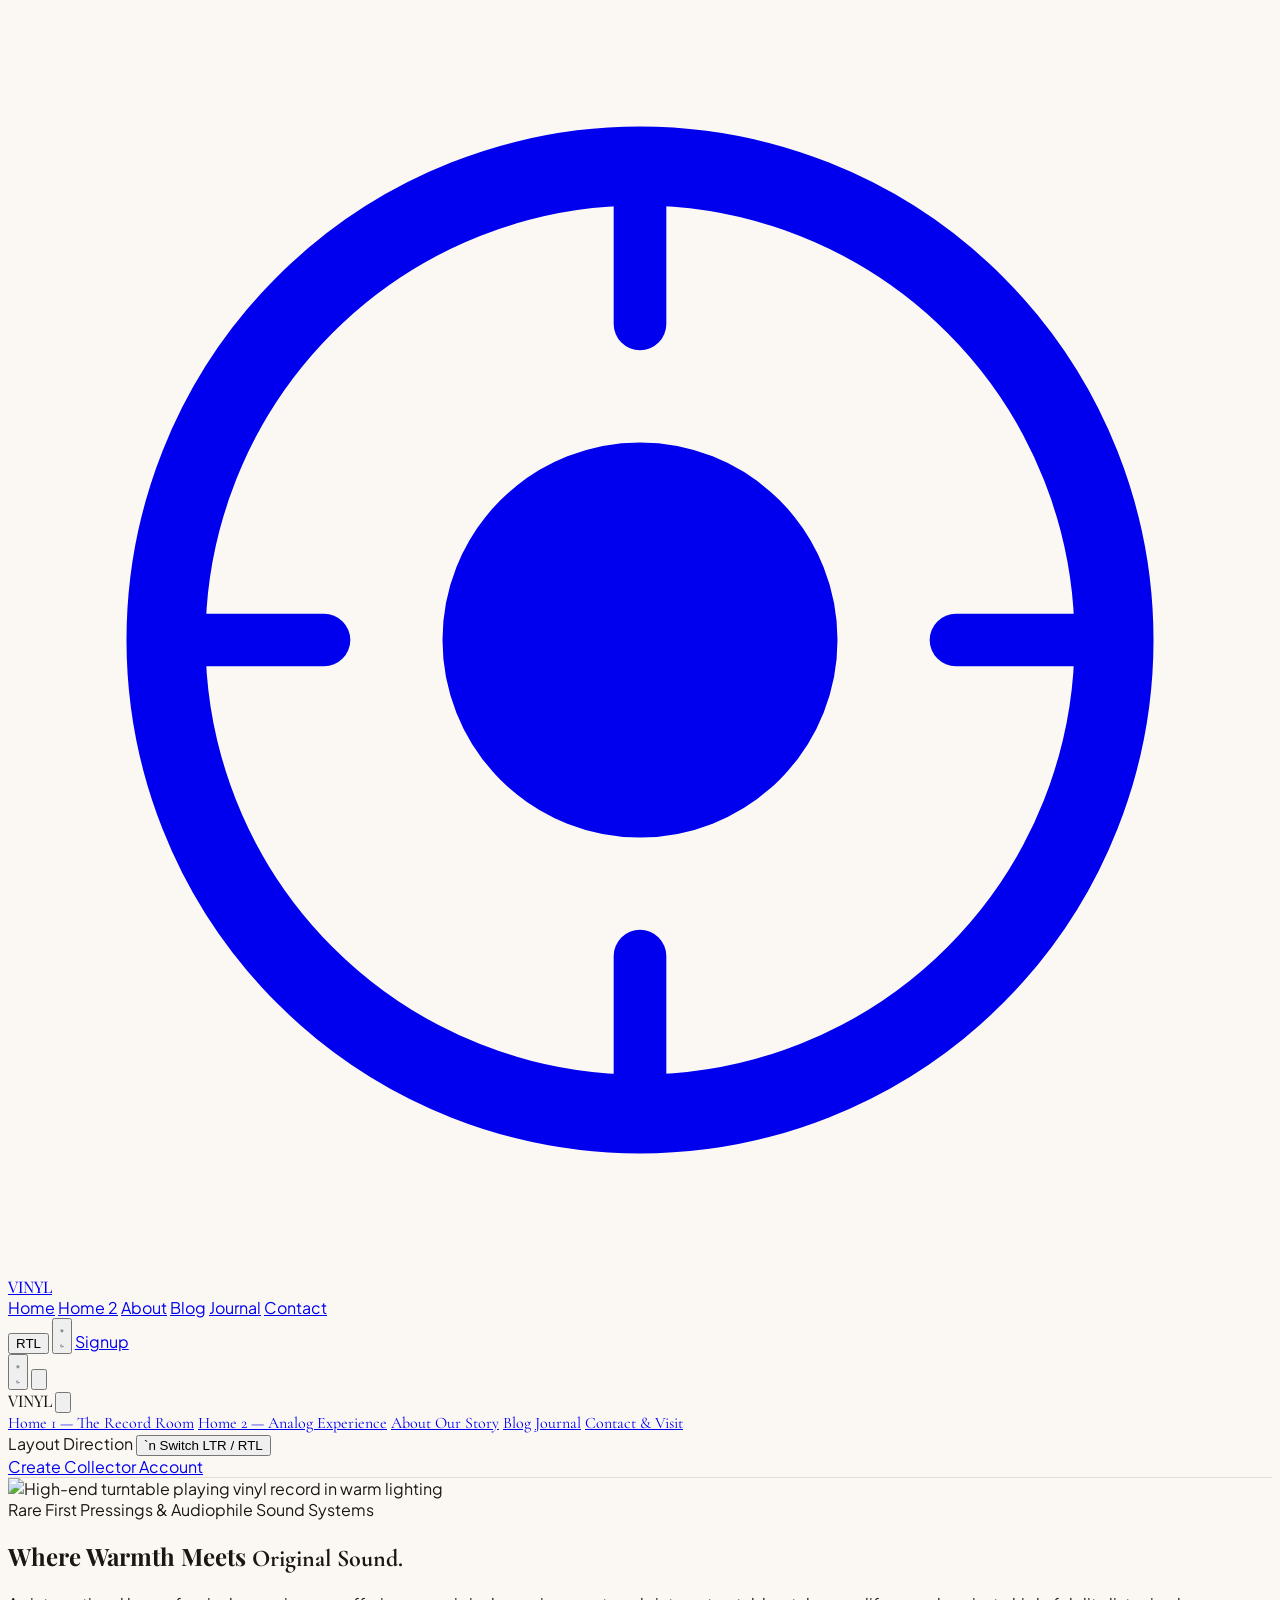
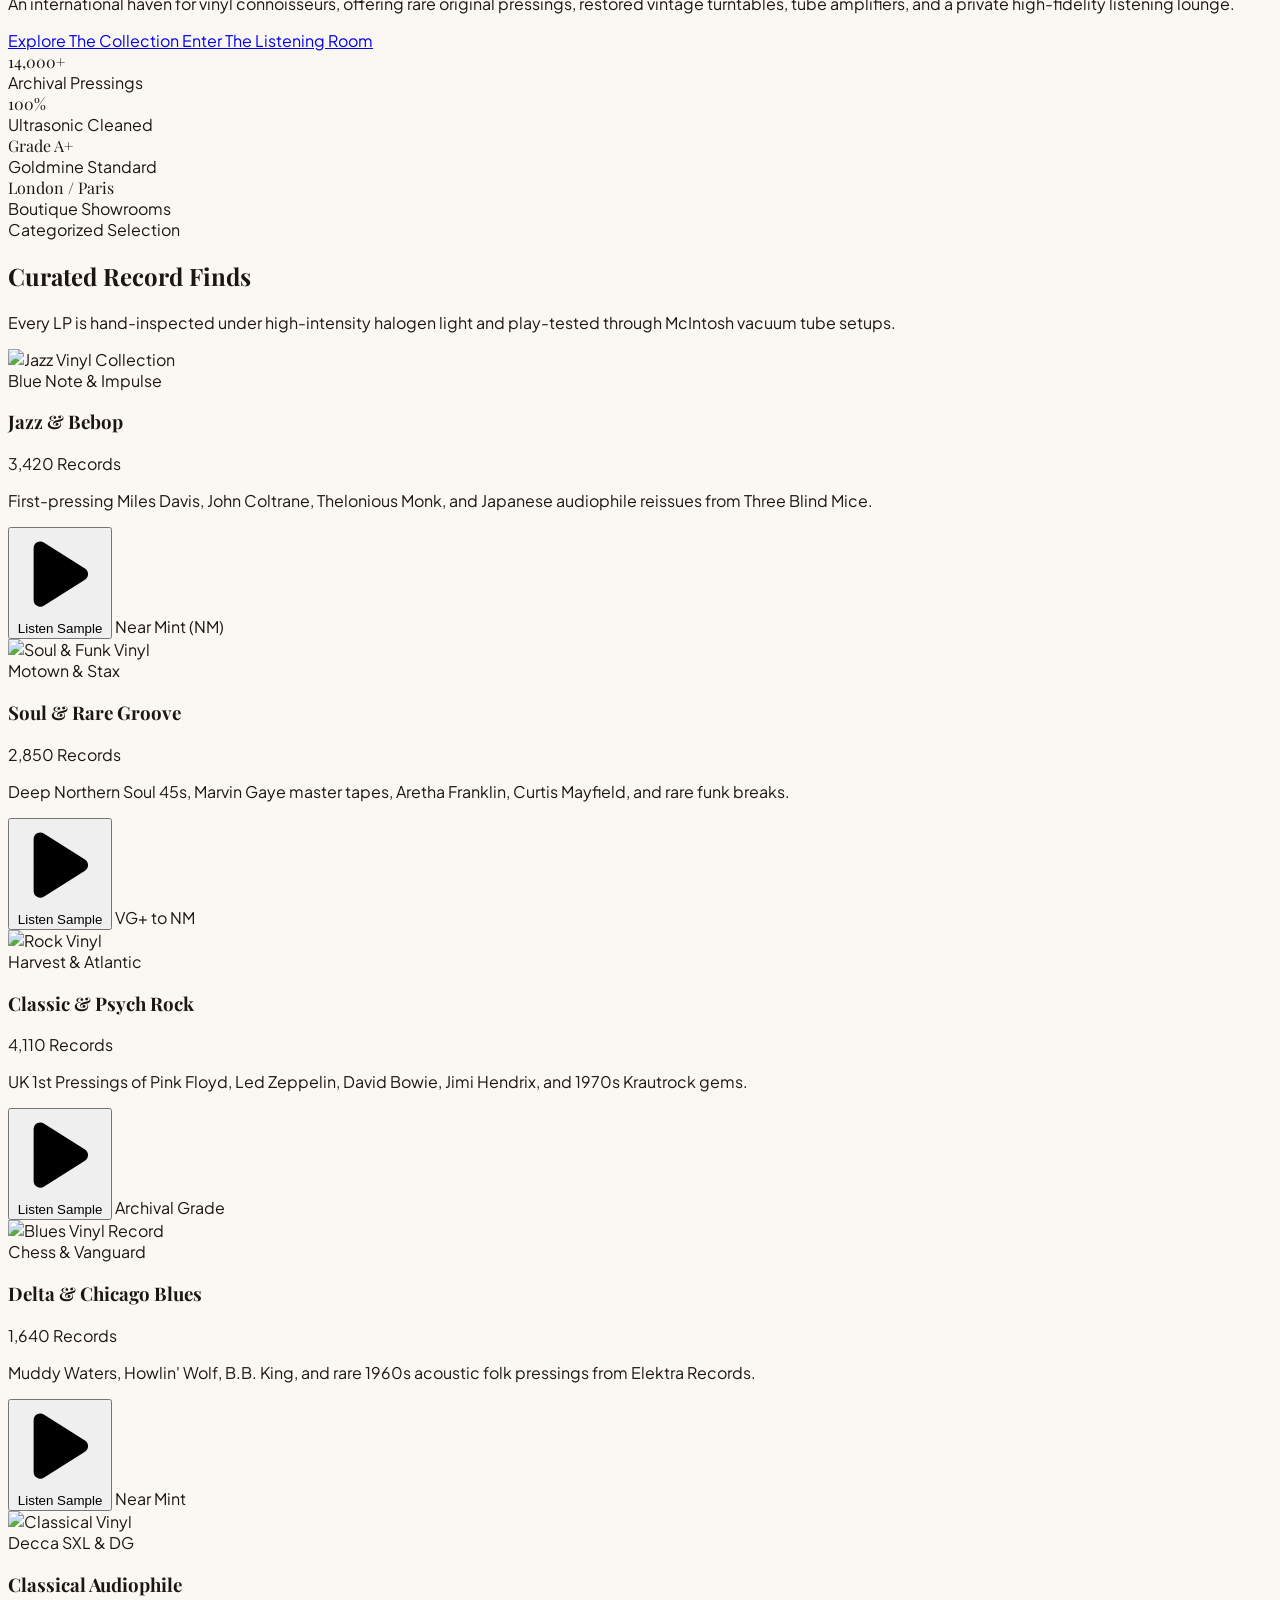
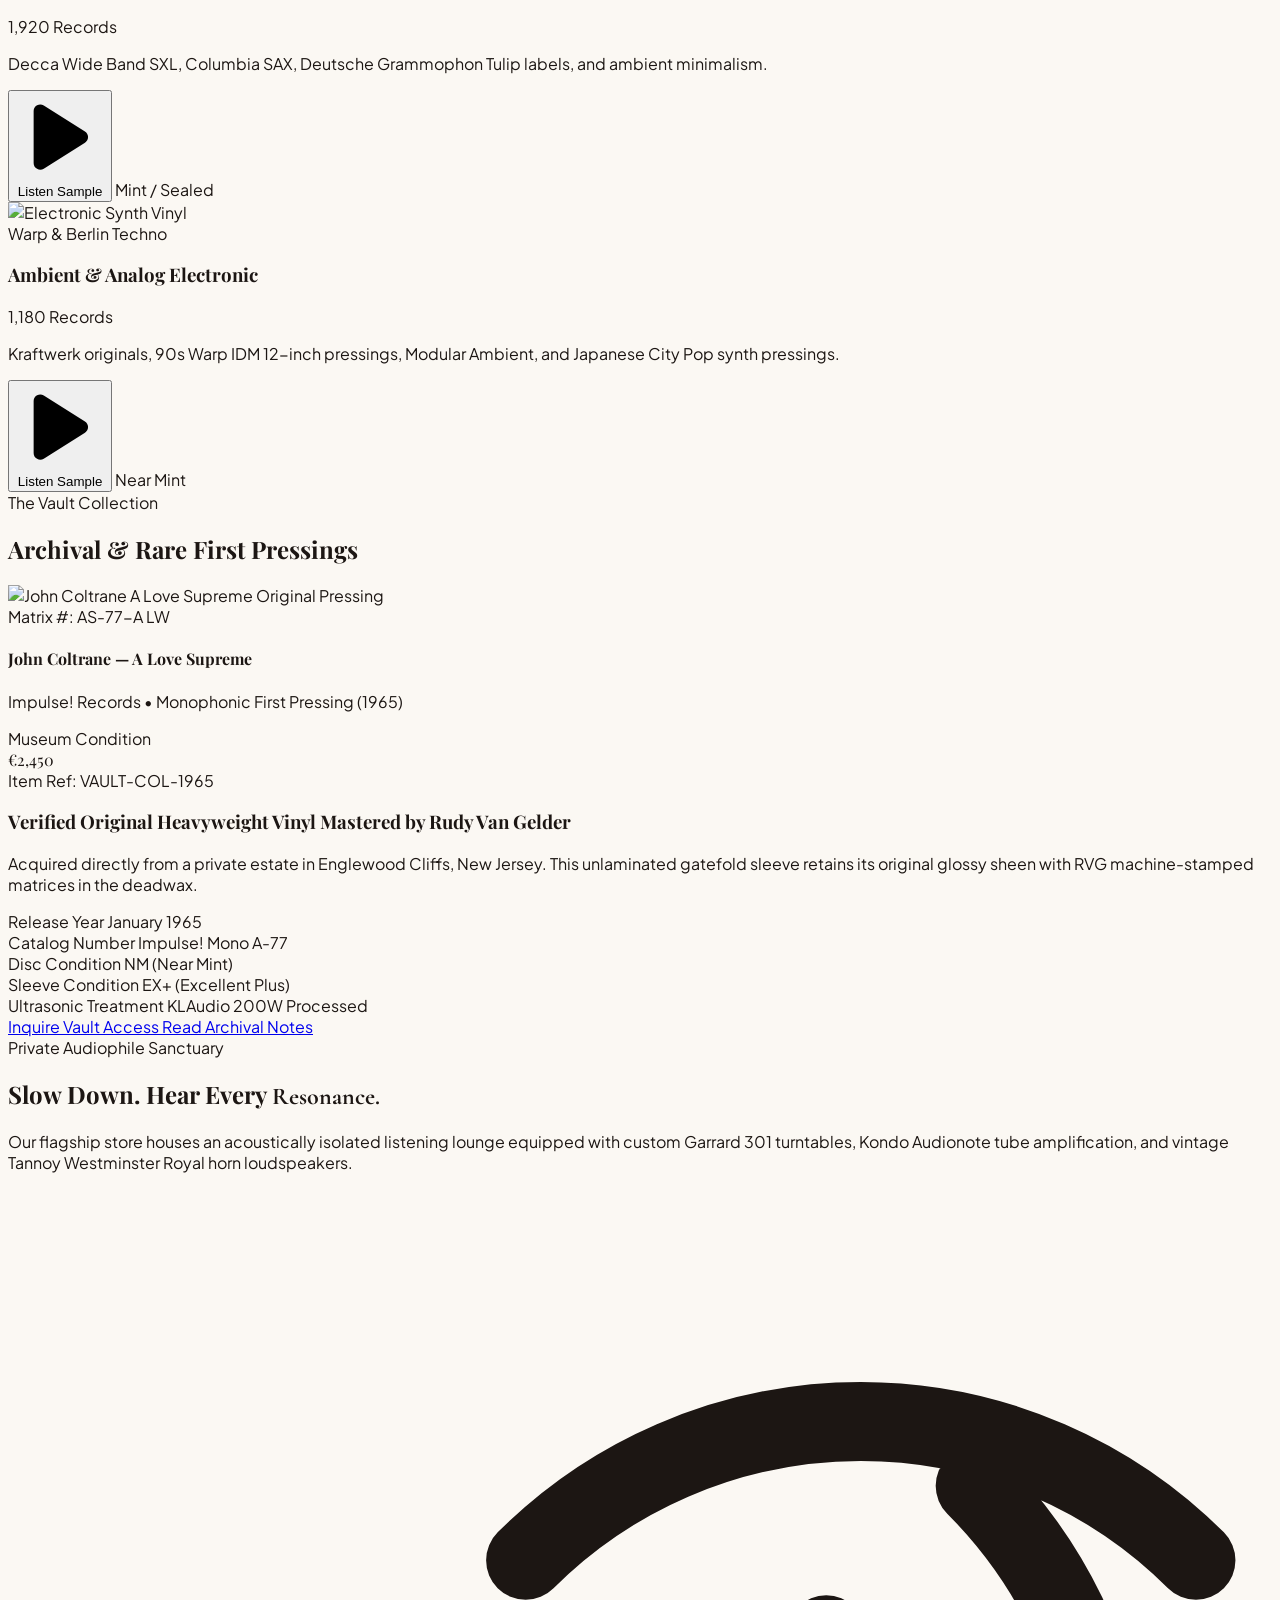
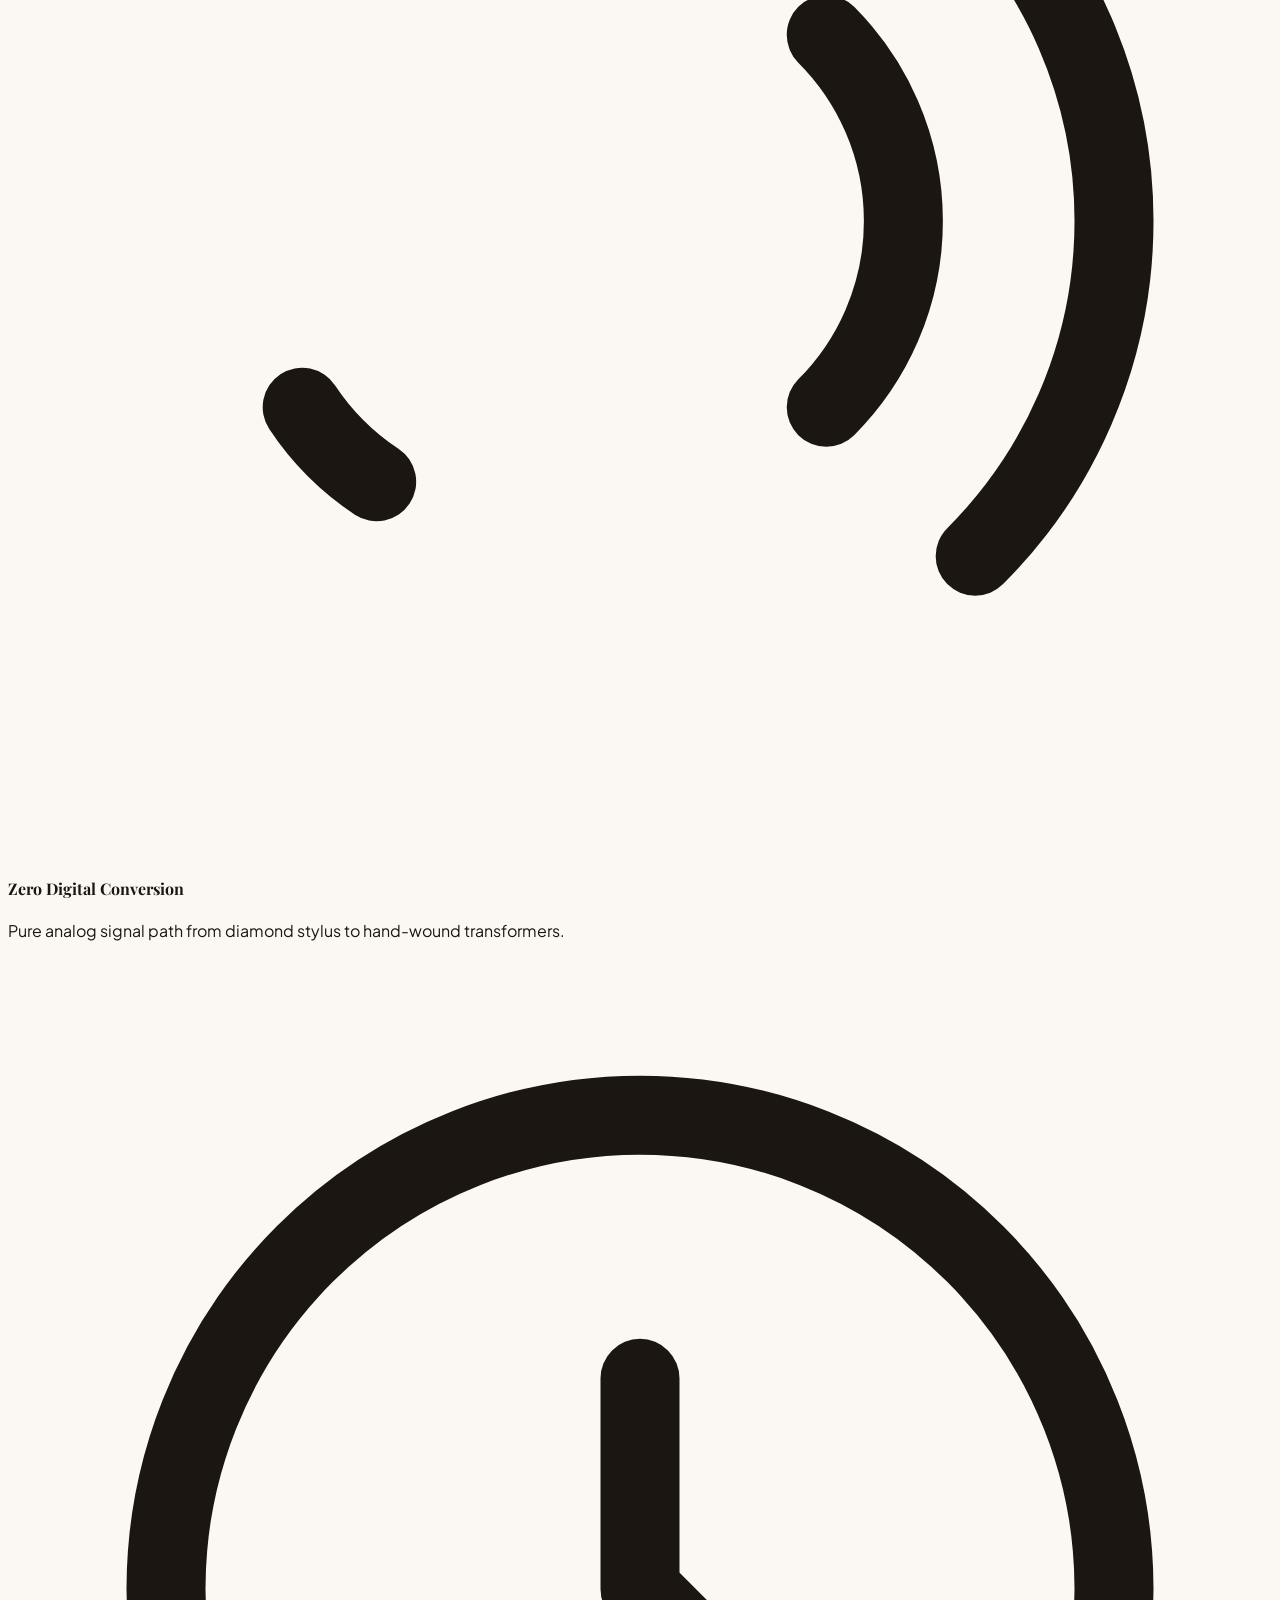
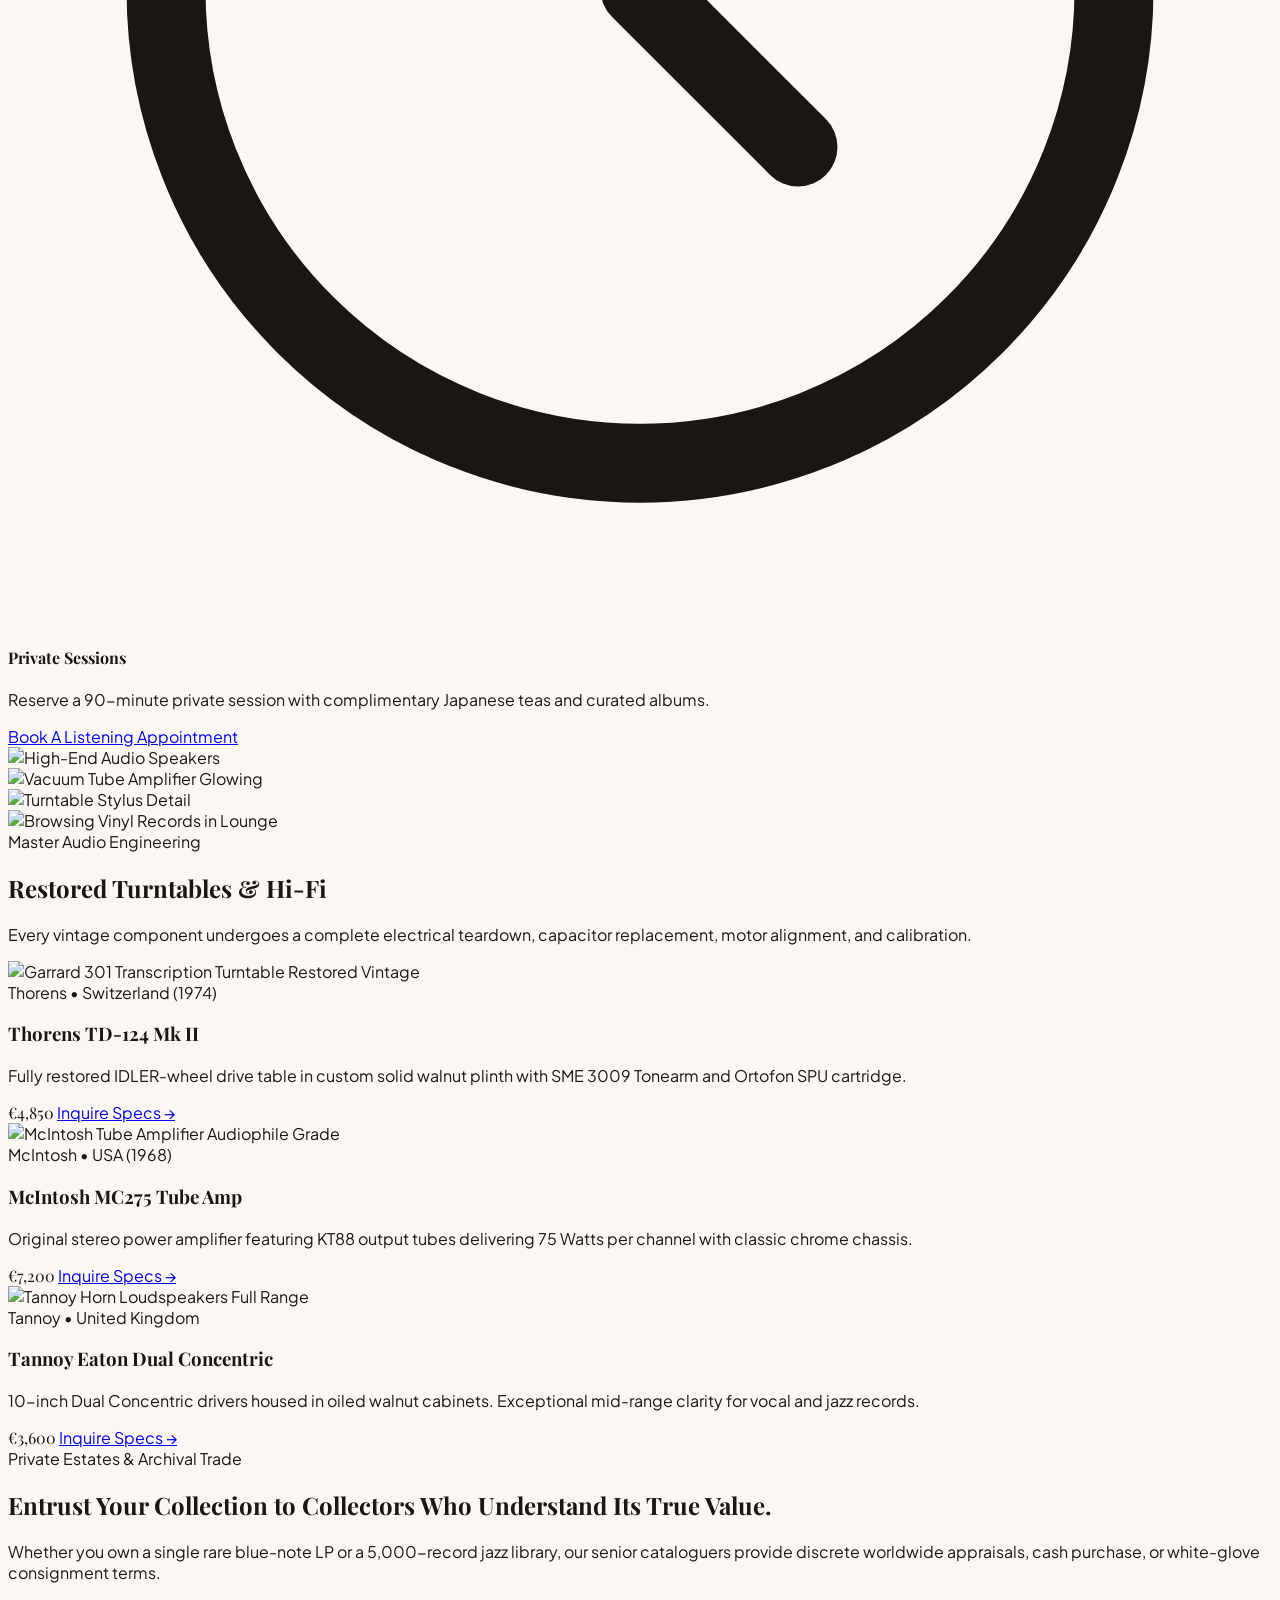
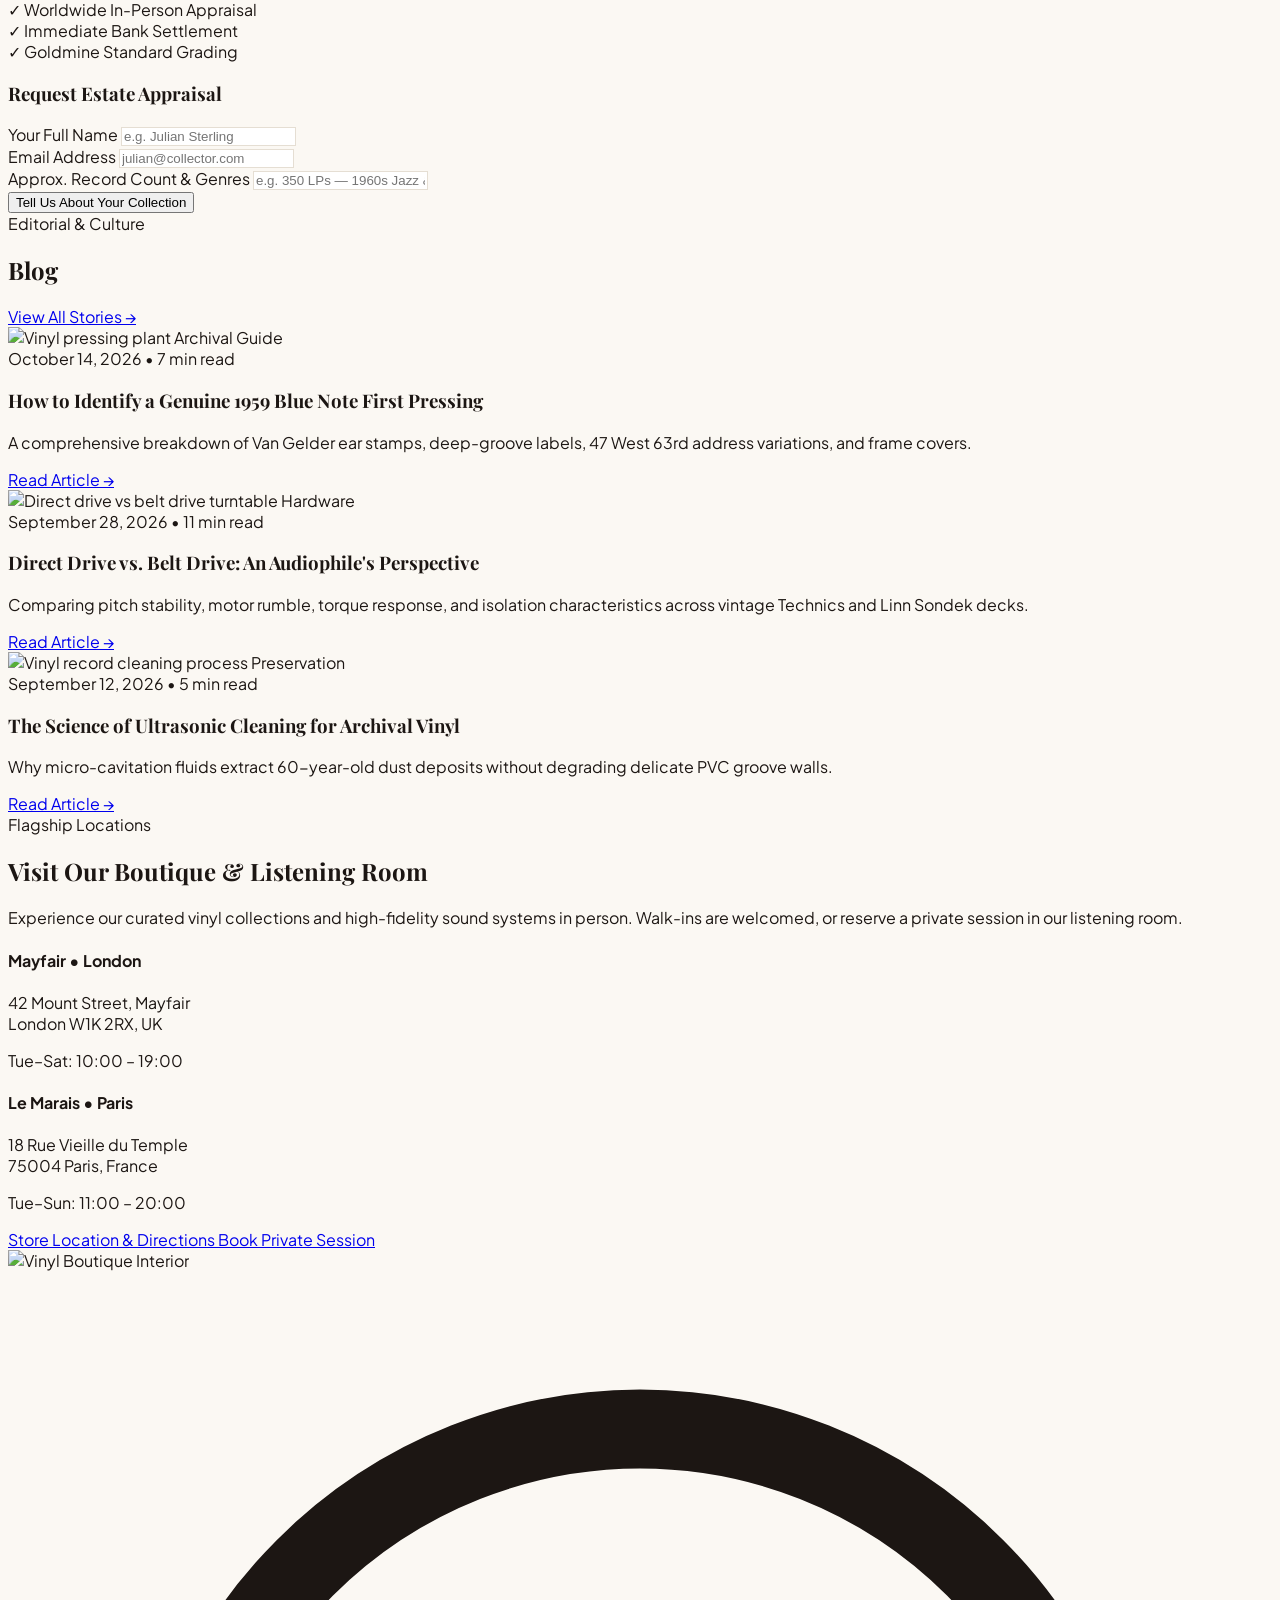
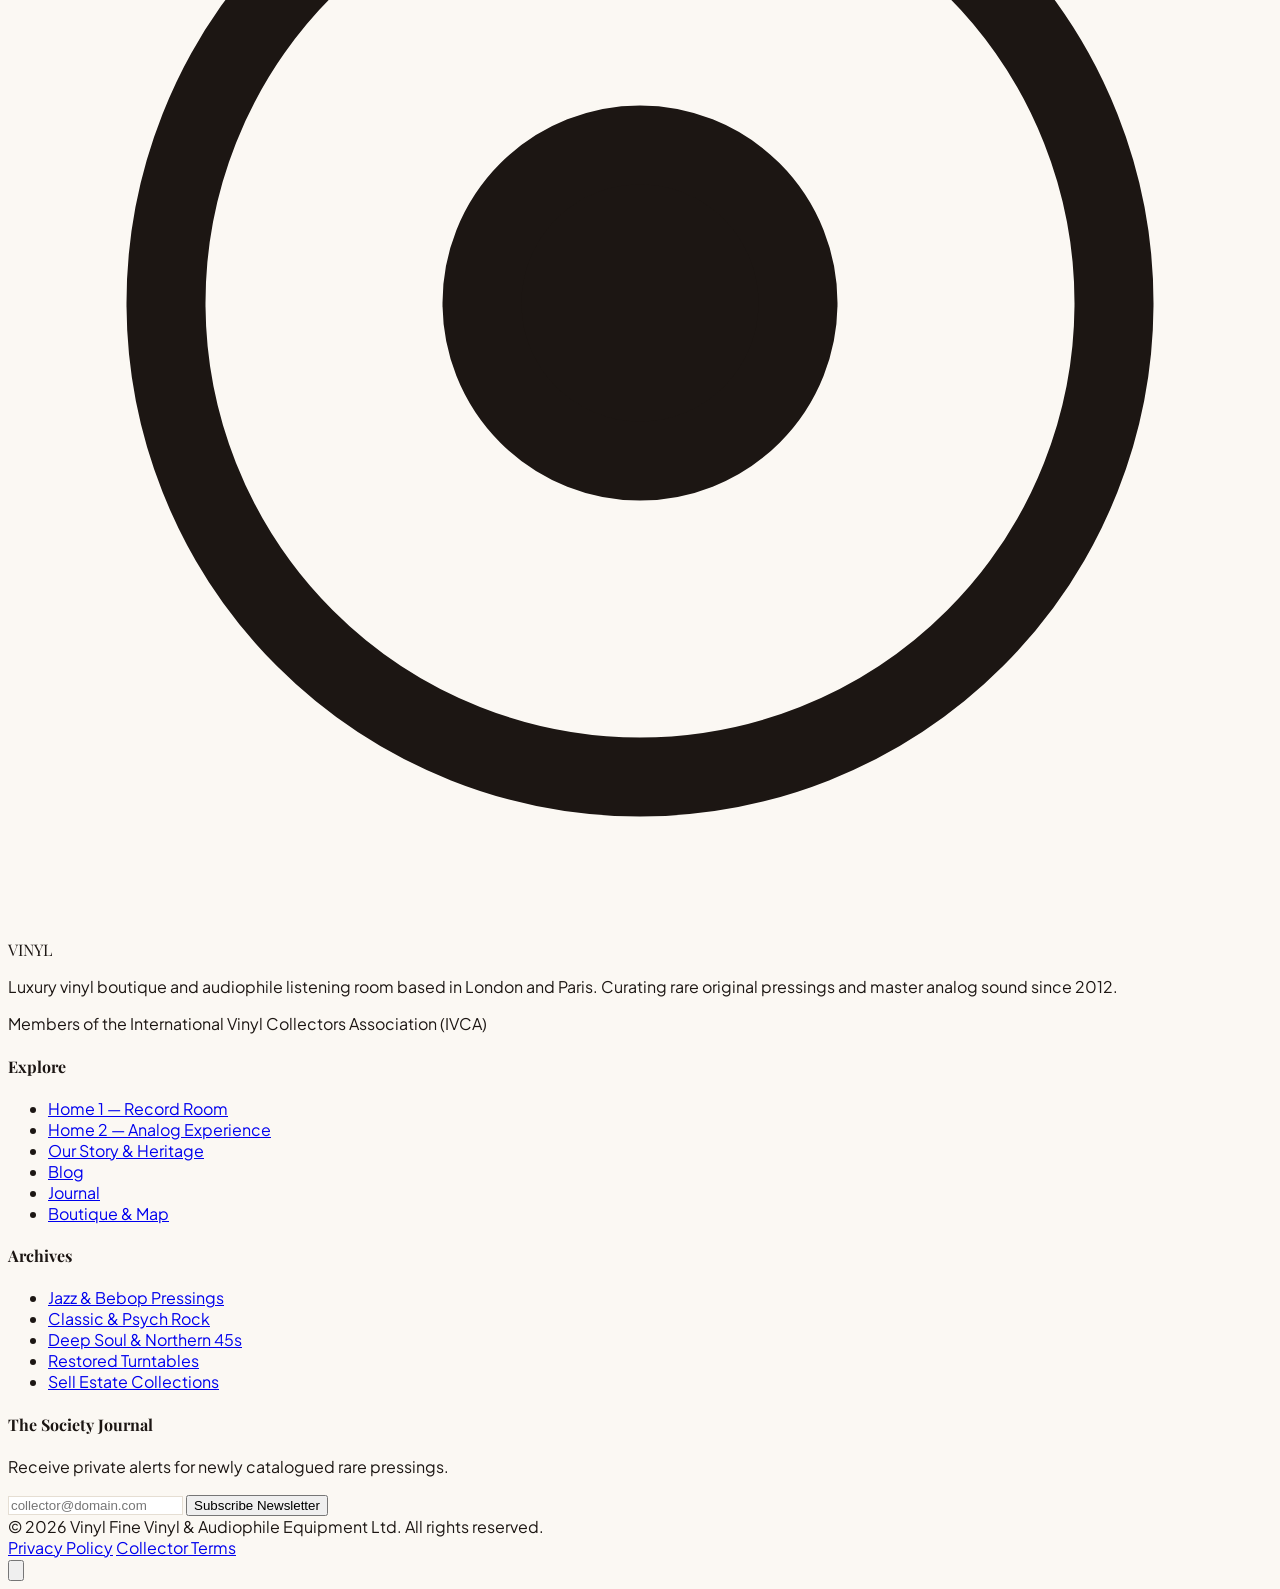
==== index.html @ e187f79c "index" ====
<!DOCTYPE html>
<html lang="en" dir="ltr" class="scroll-smooth">
<head>
  <meta charset="UTF-8">
  <meta name="viewport" content="width=device-width, initial-scale=1.0">
  <title>Vinyl — Luxury Vintage Vinyl & Audiophile Boutique</title>
  <meta name="description" content="A curated international vinyl boutique and audiophile listening lounge in Paris and London. Rare pressings, vintage turntables, tube amplifiers, and private listening sessions.">
  
  <!-- Tailwind CSS 3 CDN -->
  <script src="https://cdn.tailwindcss.com"></script>
  <script>
    tailwind.config = {
      darkMode: 'class',
      theme: {
        extend: {
          colors: {
            brass: { DEFAULT: '#c5a059', light: '#dfc287', dark: '#9e7b37' },
            copper: { DEFAULT: '#c86d44', hover: '#b85b32' },
            espresso: { DEFAULT: '#1c1613', light: '#2a201b', dark: '#12100e' },
            ivory: { DEFAULT: '#fbf8f3', paper: '#f4efe6', dark: '#efe7da' },
            burgundy: { DEFAULT: '#6b2d38', dark: '#5a242e' }
          }
        }
      }
    }
  </script>

  <link rel="stylesheet" href="css/styles.css">
</head>
<body class="bg-ivory dark:bg-[#12100e] text-espresso dark:text-[#f5ebd9] transition-colors duration-300 min-h-screen flex flex-col font-sans-ui">

  <!-- GLOBAL HEADER -->
  <header id="main-header" class="sticky top-0 z-50 transition-all duration-300 header-glass">
    <div class="max-w-7xl mx-auto px-4 sm:px-6 lg:px-8">
      <div class="flex items-center justify-between h-20">
        
        <!-- BRAND LOGO -->
        <a href="index.html" class="flex items-center gap-3 group focus:outline-none">
          <div class="w-10 h-10 rounded-full border border-brass/60 flex items-center justify-center bg-espresso text-brass group-hover:rotate-45 transition-transform duration-500 shadow-sm">
            <svg class="w-6 h-6" fill="none" stroke="currentColor" viewBox="0 0 24 24">
              <circle cx="12" cy="12" r="9" stroke-width="1.5"/>
              <circle cx="12" cy="12" r="3" stroke-width="1.5" fill="currentColor"/>
              <path stroke-linecap="round" d="M12 3v3M21 12h-3M12 21v-3M3 12h3"/>
            </svg>
          </div>
          <div class="flex flex-col">
            <span class="font-serif-display text-xl sm:text-2xl tracking-wide font-bold text-espresso dark:text-ivory group-hover:text-brass transition-colors">
              VINYL
            </span>
            
          </div>
        </a>

        <!-- DESKTOP NAVIGATION -->
        <nav class="hidden md:flex items-center gap-6 lg:gap-8 text-sm font-medium">
          <a href="index.html" class="nav-link hover:text-brass transition-colors">Home</a>
          <a href="home-2.html" class="nav-link hover:text-brass transition-colors">Home 2</a>


          <a href="about.html" class="nav-link hover:text-brass transition-colors">About</a>
          <a href="blog.html" class="nav-link hover:text-brass transition-colors">Blog</a>
          <a href="journal.html" class="nav-link hover:text-brass transition-colors">Journal</a>
          <a href="contact.html" class="nav-link hover:text-brass transition-colors">Contact</a>
        </nav>

        <!-- UTILITIES & ACTIONS -->
        <div class="hidden sm:flex items-center gap-3 md:gap-4">
          <!-- RTL TOGGLE -->
          <button class="rtl-toggle-btn w-9 h-9 text-xs font-semibold rounded-full border border-brass/40 text-brass hover:bg-brass hover:text-white transition-colors flex items-center justify-center" title="Toggle RTL Layout">
            <span>RTL</span>
          </button>

          <!-- THEME TOGGLE -->
          <button class="theme-toggle-btn w-9 h-9 flex items-center justify-center rounded-full border border-brass/30 text-espresso dark:text-ivory hover:text-brass transition-colors" aria-label="Toggle dark mode">
            <!-- Sun Icon (shows in dark mode) -->
            <svg class="w-5 h-5 hidden dark:block" fill="none" stroke="currentColor" viewBox="0 0 24 24"><path stroke-linecap="round" stroke-linejoin="round" stroke-width="2" d="M12 3v1m0 16v1m9-9h-1M4 12H3m15.364 6.364l-.707-.707M6.343 6.343l-.707-.707m12.728 0l-.707.707M6.343 17.657l-.707.707M16 12a4 4 0 11-8 0 4 4 0 018 0z"/></svg>
            <!-- Moon Icon (shows in light mode) -->
            <svg class="w-5 h-5 block dark:hidden" fill="none" stroke="currentColor" viewBox="0 0 24 24"><path stroke-linecap="round" stroke-linejoin="round" stroke-width="2" d="M20.354 15.354A9 9 0 018.646 3.646 9.003 9.003 0 0012 21a9.003 9.003 0 008.354-5.646z"/></svg>
          </button>

          <!-- LOGIN / SIGNUP -->
          <a href="signup.html" class="px-4 py-2 text-xs uppercase tracking-wider font-semibold bg-brass text-white hover:bg-copper rounded shadow-sm transition-all transform hover:-translate-y-0.5">Signup</a>
        </div>

        <!-- MOBILE HAMBURGER -->
        <div class="flex items-center gap-2 md:hidden">
          <button class="theme-toggle-btn p-1.5 rounded-full border border-brass/30 text-espresso dark:text-ivory" aria-label="Toggle dark mode">
            <svg class="w-4 h-4 hidden dark:block" fill="none" stroke="currentColor" viewBox="0 0 24 24"><path stroke-linecap="round" stroke-linejoin="round" stroke-width="2" d="M12 3v1m0 16v1m9-9h-1M4 12H3m15.364 6.364l-.707-.707M6.343 6.343l-.707-.707m12.728 0l-.707.707M6.343 17.657l-.707.707M16 12a4 4 0 11-8 0 4 4 0 018 0z"/></svg>
            <svg class="w-4 h-4 block dark:hidden" fill="none" stroke="currentColor" viewBox="0 0 24 24"><path stroke-linecap="round" stroke-linejoin="round" stroke-width="2" d="M20.354 15.354A9 9 0 018.646 3.646 9.003 9.003 0 0012 21a9.003 9.003 0 008.354-5.646z"/></svg>
          </button>
          
          <button id="mobile-menu-btn" class="p-2 rounded-md text-espresso dark:text-ivory hover:text-brass focus:outline-none" aria-label="Open mobile menu">
            <svg class="w-7 h-7" fill="none" stroke="currentColor" viewBox="0 0 24 24">
              <path stroke-linecap="round" stroke-linejoin="round" stroke-width="2" d="M4 6h16M4 12h16M4 18h16"/>
            </svg>
          </button>
        </div>

      </div>
    </div>

    <!-- MOBILE MENU DRAWER -->
    <div id="mobile-menu" class="fixed inset-0 z-50 bg-black/70 backdrop-blur-md hidden transition-opacity duration-300">
      <div class="fixed right-0 top-0 bottom-0 w-4/5 max-w-sm bg-ivory dark:bg-espresso p-6 shadow-2xl flex flex-col justify-between overflow-y-auto">
        <div>
          <div class="flex items-center justify-between pb-6 border-b border-brass/20">
            <span class="font-serif-display text-lg font-bold text-brass">VINYL</span>
            <button id="mobile-menu-close" class="p-2 text-espresso dark:text-ivory hover:text-brass">
              <svg class="w-6 h-6" fill="none" stroke="currentColor" viewBox="0 0 24 24"><path stroke-linecap="round" stroke-linejoin="round" stroke-width="2" d="M6 18L18 6M6 6l12 12"/></svg>
            </button>
          </div>

          <nav class="mt-6 flex flex-col gap-4 font-serif-editorial text-xl">
            <a href="index.html" class="nav-link py-2 border-b border-brass/10 hover:text-brass transition-colors">Home 1 — The Record Room</a>
            <a href="home-2.html" class="nav-link py-2 border-b border-brass/10 hover:text-brass transition-colors">Home 2 — Analog Experience</a>

            <a href="about.html" class="nav-link py-2 border-b border-brass/10 hover:text-brass transition-colors">About Our Story</a>
            <a href="blog.html" class="nav-link py-2 border-b border-brass/10 hover:text-brass transition-colors">Blog</a>
            <a href="journal.html" class="nav-link py-2 border-b border-brass/10">Journal</a>
            <a href="contact.html" class="nav-link py-2 border-b border-brass/10 hover:text-brass transition-colors">Contact & Visit</a>
          </nav>
        </div>

        <div class="pt-6 border-t border-brass/20 space-y-4">
          <div class="flex items-center justify-between">
            <span class="text-xs uppercase tracking-widest text-muted">Layout Direction</span>
            <button class="rtl-toggle-btn h-9 px-3 text-xs font-semibold rounded border border-brass/40 text-brass hover:bg-brass hover:text-white transition-colors flex items-center justify-center">`n              Switch LTR / RTL
            </button>
          </div>
          <div class="flex flex-col gap-2 pt-2">
            <a href="signup.html" class="w-full text-center py-2.5 text-xs uppercase tracking-wider font-semibold bg-brass text-white rounded hover:bg-copper transition-colors">Create Collector Account</a>
          </div>
        </div>
      </div>
    </div>
  </header>

  <!-- MAIN CONTENT -->
  <main class="flex-grow">
    
    <!-- SECTION 1 — HERO SECTION -->
    <section class="relative min-h-[85vh] lg:min-h-[90vh] flex items-center justify-center overflow-hidden bg-espresso text-ivory">
      <!-- Atmospheric Backdrop Image with Subtle Parallax -->
      <div class="absolute inset-0 z-0">
        <img src="https://images.unsplash.com/photo-1539375665275-f9de415ef9ac?q=80&w=1600" alt="High-end turntable playing vinyl record in warm lighting" class="w-full h-full object-cover object-center opacity-35 scale-105 transform hover:scale-100 transition-transform duration-1000">
        <div class="absolute inset-0 bg-gradient-to-t from-espresso via-espresso/70 to-transparent"></div>
        <div class="absolute inset-0 vinyl-grooves-bg opacity-30"></div>
      </div>

      <div class="relative z-10 max-w-7xl mx-auto px-4 sm:px-6 lg:px-8 py-20 text-center">
        <!-- Floating Spinning Vinyl Badge -->
        <div class="inline-flex items-center gap-2 px-4 py-1.5 rounded-full bg-brass/20 border border-brass/40 text-brass text-xs uppercase tracking-widest mb-6 backdrop-blur-md">
          <span class="w-2 h-2 rounded-full bg-brass animate-ping"></span>
          <span>Rare First Pressings & Audiophile Sound Systems</span>
        </div>

        <h1 class="font-serif-display text-4xl sm:text-6xl md:text-7xl lg:text-8xl font-normal tracking-tight text-ivory max-w-5xl mx-auto leading-[1.08] mb-8">
          Where Warmth Meets <span class="italic font-serif-editorial text-brass">Original Sound.</span>
        </h1>

        <p class="font-sans-ui text-base sm:text-lg md:text-xl text-ivory/80 max-w-2xl mx-auto leading-relaxed font-light mb-10">
          An international haven for vinyl connoisseurs, offering rare original pressings, restored vintage turntables, tube amplifiers, and a private high-fidelity listening lounge.
        </p>

        <div class="flex flex-col sm:flex-row items-center justify-center gap-4 sm:gap-6">
          <a href="#collection" class="w-full sm:w-auto px-8 py-4 bg-brass text-espresso font-semibold uppercase tracking-wider text-xs rounded hover:bg-brass-light transition-all transform hover:-translate-y-1 shadow-lg text-center">
            Explore The Collection
          </a>
          <a href="contact.html#listening-room" class="w-full sm:w-auto px-8 py-4 border border-ivory/30 text-ivory hover:border-brass hover:text-brass font-semibold uppercase tracking-wider text-xs rounded backdrop-blur-sm transition-all text-center">
            Enter The Listening Room
          </a>
        </div>

        <!-- Key Metrics Strip -->
        <div class="grid grid-cols-2 md:grid-cols-4 gap-6 max-w-4xl mx-auto mt-20 pt-8 border-t border-ivory/10 text-left sm:text-center">
          <div>
            <div class="font-serif-display text-2xl md:text-3xl text-brass font-bold">14,000+</div>
            <div class="text-xs uppercase tracking-wider text-ivory/60 mt-1">Archival Pressings</div>
          </div>
          <div>
            <div class="font-serif-display text-2xl md:text-3xl text-brass font-bold">100%</div>
            <div class="text-xs uppercase tracking-wider text-ivory/60 mt-1">Ultrasonic Cleaned</div>
          </div>
          <div>
            <div class="font-serif-display text-2xl md:text-3xl text-brass font-bold">Grade A+</div>
            <div class="text-xs uppercase tracking-wider text-ivory/60 mt-1">Goldmine Standard</div>
          </div>
          <div>
            <div class="font-serif-display text-2xl md:text-3xl text-brass font-bold">London / Paris</div>
            <div class="text-xs uppercase tracking-wider text-ivory/60 mt-1">Boutique Showrooms</div>
          </div>
        </div>

      </div>
    </section>

    <!-- SECTION 2 — CURATED RECORD FINDS -->
    <section id="collection" class="py-24 bg-ivory dark:bg-[#12100e] relative">
      <div class="max-w-7xl mx-auto px-4 sm:px-6 lg:px-8">
        
        <div class="flex flex-col md:flex-row md:items-end justify-between mb-16 border-b border-brass/20 pb-6">
          <div>
            <span class="text-xs uppercase tracking-widest text-brass font-semibold">Categorized Selection</span>
            <h2 class="font-serif-display text-3xl sm:text-4xl md:text-5xl font-bold mt-2">Curated Record Finds</h2>
          </div>
          <p class="text-sm text-muted max-w-md mt-4 md:mt-0 font-light">
            Every LP is hand-inspected under high-intensity halogen light and play-tested through McIntosh vacuum tube setups.
          </p>
        </div>

        <!-- Genre Cards Grid -->
        <div class="grid grid-cols-1 sm:grid-cols-2 lg:grid-cols-3 gap-8" data-tabs-container>
          
          <!-- Category 1: JAZZ -->
          <div class="record-card group relative flex flex-col bg-ivory-paper dark:bg-[#1c1815] border border-brass/20 rounded-lg overflow-hidden shadow-sm hover:shadow-xl transition-all duration-500">
            <div class="relative aspect-square overflow-hidden bg-espresso">
              <img src="https://images.unsplash.com/photo-1511192336575-5a79af67a629?q=80&w=800" alt="Jazz Vinyl Collection" class="w-full h-full object-cover group-hover:scale-105 transition-transform duration-700">
              <div class="absolute inset-0 bg-gradient-to-t from-espresso via-transparent to-transparent opacity-80"></div>
              
              <!-- Vinyl Disc Peek Effect -->
              <div class="vinyl-disc absolute -right-12 top-1/2 -translate-y-1/2 w-44 h-44 rounded-full bg-black border-4 border-neutral-800 flex items-center justify-center animate-spin-slow paused group-hover:right-2 transition-all duration-700 shadow-2xl">
                <div class="w-16 h-16 rounded-full bg-brass/30 border border-brass flex items-center justify-center">
                  <div class="w-4 h-4 rounded-full bg-black"></div>
                </div>
              </div>

              <span class="absolute top-4 left-4 px-3 py-1 bg-espresso/80 text-brass text-xs font-mono rounded backdrop-blur-md">Blue Note & Impulse</span>
            </div>

            <div class="p-6 flex flex-col flex-grow">
              <div class="flex items-center justify-between mb-2">
                <h3 class="font-serif-display text-2xl font-bold">Jazz & Bebop</h3>
                <span class="text-xs font-semibold px-2.5 py-0.5 rounded bg-brass/10 text-brass">3,420 Records</span>
              </div>
              <p class="text-xs text-muted leading-relaxed mb-6 font-light">
                First-pressing Miles Davis, John Coltrane, Thelonious Monk, and Japanese audiophile reissues from Three Blind Mice.
              </p>
              
              <div class="mt-auto flex items-center justify-between border-t border-brass/10 pt-4">
                <button class="play-preview-btn text-xs font-semibold text-brass hover:text-copper flex items-center gap-2 transition-colors" data-track="Miles Davis — Kind of Blue (1959 Monophonic Pressing)">
                  <svg class="w-4 h-4" fill="currentColor" viewBox="0 0 20 20"><path d="M6.3 2.841A1.5 1.5 0 004 4.11v11.78a1.5 1.5 0 002.3 1.269l9.344-5.89a1.5 1.5 0 000-2.538L6.3 2.84z"/></svg>
                  <span>Listen Sample</span>
                </button>
                <span class="text-xs text-muted font-mono">Near Mint (NM)</span>
              </div>
            </div>
          </div>

          <!-- Category 2: SOUL & FUNK -->
          <div class="record-card group relative flex flex-col bg-ivory-paper dark:bg-[#1c1815] border border-brass/20 rounded-lg overflow-hidden shadow-sm hover:shadow-xl transition-all duration-500">
            <div class="relative aspect-square overflow-hidden bg-espresso">
              <img src="https://images.unsplash.com/photo-1493225457124-a3eb161ffa5f?q=80&w=800" alt="Soul & Funk Vinyl" class="w-full h-full object-cover group-hover:scale-105 transition-transform duration-700">
              <div class="absolute inset-0 bg-gradient-to-t from-espresso via-transparent to-transparent opacity-80"></div>
              
              <div class="vinyl-disc absolute -right-12 top-1/2 -translate-y-1/2 w-44 h-44 rounded-full bg-black border-4 border-neutral-800 flex items-center justify-center animate-spin-slow paused group-hover:right-2 transition-all duration-700 shadow-2xl">
                <div class="w-16 h-16 rounded-full bg-copper/40 border border-copper flex items-center justify-center">
                  <div class="w-4 h-4 rounded-full bg-black"></div>
                </div>
              </div>

              <span class="absolute top-4 left-4 px-3 py-1 bg-espresso/80 text-brass text-xs font-mono rounded backdrop-blur-md">Motown & Stax</span>
            </div>

            <div class="p-6 flex flex-col flex-grow">
              <div class="flex items-center justify-between mb-2">
                <h3 class="font-serif-display text-2xl font-bold">Soul & Rare Groove</h3>
                <span class="text-xs font-semibold px-2.5 py-0.5 rounded bg-brass/10 text-brass">2,850 Records</span>
              </div>
              <p class="text-xs text-muted leading-relaxed mb-6 font-light">
                Deep Northern Soul 45s, Marvin Gaye master tapes, Aretha Franklin, Curtis Mayfield, and rare funk breaks.
              </p>

              <div class="mt-auto flex items-center justify-between border-t border-brass/10 pt-4">
                <button class="play-preview-btn text-xs font-semibold text-brass hover:text-copper flex items-center gap-2 transition-colors" data-track="Marvin Gaye — What's Going On (Original Tamla LP)">
                  <svg class="w-4 h-4" fill="currentColor" viewBox="0 0 20 20"><path d="M6.3 2.841A1.5 1.5 0 004 4.11v11.78a1.5 1.5 0 002.3 1.269l9.344-5.89a1.5 1.5 0 000-2.538L6.3 2.84z"/></svg>
                  <span>Listen Sample</span>
                </button>
                <span class="text-xs text-muted font-mono">VG+ to NM</span>
              </div>
            </div>
          </div>

          <!-- Category 3: ROCK & PSYCHEDELIA -->
          <div class="record-card group relative flex flex-col bg-ivory-paper dark:bg-[#1c1815] border border-brass/20 rounded-lg overflow-hidden shadow-sm hover:shadow-xl transition-all duration-500">
            <div class="relative aspect-square overflow-hidden bg-espresso">
              <img src="https://images.unsplash.com/photo-1514525253161-7a46d19cd819?q=80&w=800" alt="Rock Vinyl" class="w-full h-full object-cover group-hover:scale-105 transition-transform duration-700">
              <div class="absolute inset-0 bg-gradient-to-t from-espresso via-transparent to-transparent opacity-80"></div>
              
              <div class="vinyl-disc absolute -right-12 top-1/2 -translate-y-1/2 w-44 h-44 rounded-full bg-black border-4 border-neutral-800 flex items-center justify-center animate-spin-slow paused group-hover:right-2 transition-all duration-700 shadow-2xl">
                <div class="w-16 h-16 rounded-full bg-burgundy/40 border border-burgundy flex items-center justify-center">
                  <div class="w-4 h-4 rounded-full bg-black"></div>
                </div>
              </div>

              <span class="absolute top-4 left-4 px-3 py-1 bg-espresso/80 text-brass text-xs font-mono rounded backdrop-blur-md">Harvest & Atlantic</span>
            </div>

            <div class="p-6 flex flex-col flex-grow">
              <div class="flex items-center justify-between mb-2">
                <h3 class="font-serif-display text-2xl font-bold">Classic & Psych Rock</h3>
                <span class="text-xs font-semibold px-2.5 py-0.5 rounded bg-brass/10 text-brass">4,110 Records</span>
              </div>
              <p class="text-xs text-muted leading-relaxed mb-6 font-light">
                UK 1st Pressings of Pink Floyd, Led Zeppelin, David Bowie, Jimi Hendrix, and 1970s Krautrock gems.
              </p>

              <div class="mt-auto flex items-center justify-between border-t border-brass/10 pt-4">
                <button class="play-preview-btn text-xs font-semibold text-brass hover:text-copper flex items-center gap-2 transition-colors" data-track="Pink Floyd — Meddle (UK Harvest 1st Pressing A1/B1)">
                  <svg class="w-4 h-4" fill="currentColor" viewBox="0 0 20 20"><path d="M6.3 2.841A1.5 1.5 0 004 4.11v11.78a1.5 1.5 0 002.3 1.269l9.344-5.89a1.5 1.5 0 000-2.538L6.3 2.84z"/></svg>
                  <span>Listen Sample</span>
                </button>
                <span class="text-xs text-muted font-mono">Archival Grade</span>
              </div>
            </div>
          </div>

          <!-- Category 4: BLUES & FOLK -->
          <div class="record-card group relative flex flex-col bg-ivory-paper dark:bg-[#1c1815] border border-brass/20 rounded-lg overflow-hidden shadow-sm hover:shadow-xl transition-all duration-500">
            <div class="relative aspect-square overflow-hidden bg-espresso">
              <img src="https://images.unsplash.com/photo-1603048588665-791ca8aea617?q=80&w=800" alt="Blues Vinyl Record" class="w-full h-full object-cover group-hover:scale-105 transition-transform duration-700">
              <div class="absolute inset-0 bg-gradient-to-t from-espresso via-transparent to-transparent opacity-80"></div>
              
              <div class="vinyl-disc absolute -right-12 top-1/2 -translate-y-1/2 w-44 h-44 rounded-full bg-black border-4 border-neutral-800 flex items-center justify-center animate-spin-slow paused group-hover:right-2 transition-all duration-700 shadow-2xl">
                <div class="w-16 h-16 rounded-full bg-brass/30 border border-brass flex items-center justify-center">
                  <div class="w-4 h-4 rounded-full bg-black"></div>
                </div>
              </div>

              <span class="absolute top-4 left-4 px-3 py-1 bg-espresso/80 text-brass text-xs font-mono rounded backdrop-blur-md">Chess & Vanguard</span>
            </div>

            <div class="p-6 flex flex-col flex-grow">
              <div class="flex items-center justify-between mb-2">
                <h3 class="font-serif-display text-2xl font-bold">Delta & Chicago Blues</h3>
                <span class="text-xs font-semibold px-2.5 py-0.5 rounded bg-brass/10 text-brass">1,640 Records</span>
              </div>
              <p class="text-xs text-muted leading-relaxed mb-6 font-light">
                Muddy Waters, Howlin' Wolf, B.B. King, and rare 1960s acoustic folk pressings from Elektra Records.
              </p>

              <div class="mt-auto flex items-center justify-between border-t border-brass/10 pt-4">
                <button class="play-preview-btn text-xs font-semibold text-brass hover:text-copper flex items-center gap-2 transition-colors" data-track="Muddy Waters — Folk Singer (1964 Chess Stereo)">
                  <svg class="w-4 h-4" fill="currentColor" viewBox="0 0 20 20"><path d="M6.3 2.841A1.5 1.5 0 004 4.11v11.78a1.5 1.5 0 002.3 1.269l9.344-5.89a1.5 1.5 0 000-2.538L6.3 2.84z"/></svg>
                  <span>Listen Sample</span>
                </button>
                <span class="text-xs text-muted font-mono">Near Mint</span>
              </div>
            </div>
          </div>

          <!-- Category 5: CLASSICAL & AVANT-GARDE -->
          <div class="record-card group relative flex flex-col bg-ivory-paper dark:bg-[#1c1815] border border-brass/20 rounded-lg overflow-hidden shadow-sm hover:shadow-xl transition-all duration-500">
            <div class="relative aspect-square overflow-hidden bg-espresso">
              <img src="https://images.unsplash.com/photo-1545454675-3531b543be5d?q=80&w=800" alt="Classical Vinyl" class="w-full h-full object-cover group-hover:scale-105 transition-transform duration-700">
              <div class="absolute inset-0 bg-gradient-to-t from-espresso via-transparent to-transparent opacity-80"></div>
              
              <div class="vinyl-disc absolute -right-12 top-1/2 -translate-y-1/2 w-44 h-44 rounded-full bg-black border-4 border-neutral-800 flex items-center justify-center animate-spin-slow paused group-hover:right-2 transition-all duration-700 shadow-2xl">
                <div class="w-16 h-16 rounded-full bg-brass/40 border border-brass flex items-center justify-center">
                  <div class="w-4 h-4 rounded-full bg-black"></div>
                </div>
              </div>

              <span class="absolute top-4 left-4 px-3 py-1 bg-espresso/80 text-brass text-xs font-mono rounded backdrop-blur-md">Decca SXL & DG</span>
            </div>

            <div class="p-6 flex flex-col flex-grow">
              <div class="flex items-center justify-between mb-2">
                <h3 class="font-serif-display text-2xl font-bold">Classical Audiophile</h3>
                <span class="text-xs font-semibold px-2.5 py-0.5 rounded bg-brass/10 text-brass">1,920 Records</span>
              </div>
              <p class="text-xs text-muted leading-relaxed mb-6 font-light">
                Decca Wide Band SXL, Columbia SAX, Deutsche Grammophon Tulip labels, and ambient minimalism.
              </p>

              <div class="mt-auto flex items-center justify-between border-t border-brass/10 pt-4">
                <button class="play-preview-btn text-xs font-semibold text-brass hover:text-copper flex items-center gap-2 transition-colors" data-track="Beethoven — Symphony No. 9 (Decca SXL 2101)">
                  <svg class="w-4 h-4" fill="currentColor" viewBox="0 0 20 20"><path d="M6.3 2.841A1.5 1.5 0 004 4.11v11.78a1.5 1.5 0 002.3 1.269l9.344-5.89a1.5 1.5 0 000-2.538L6.3 2.84z"/></svg>
                  <span>Listen Sample</span>
                </button>
                <span class="text-xs text-muted font-mono">Mint / Sealed</span>
              </div>
            </div>
          </div>

          <!-- Category 6: ELECTRONIC & SYNTH -->
          <div class="record-card group relative flex flex-col bg-ivory-paper dark:bg-[#1c1815] border border-brass/20 rounded-lg overflow-hidden shadow-sm hover:shadow-xl transition-all duration-500">
            <div class="relative aspect-square overflow-hidden bg-espresso">
              <img src="https://images.unsplash.com/photo-1598488035139-bdbb2231ce04?q=80&w=800" alt="Electronic Synth Vinyl" class="w-full h-full object-cover group-hover:scale-105 transition-transform duration-700">
              <div class="absolute inset-0 bg-gradient-to-t from-espresso via-transparent to-transparent opacity-80"></div>
              
              <div class="vinyl-disc absolute -right-12 top-1/2 -translate-y-1/2 w-44 h-44 rounded-full bg-black border-4 border-neutral-800 flex items-center justify-center animate-spin-slow paused group-hover:right-2 transition-all duration-700 shadow-2xl">
                <div class="w-16 h-16 rounded-full bg-copper/50 border border-copper flex items-center justify-center">
                  <div class="w-4 h-4 rounded-full bg-black"></div>
                </div>
              </div>

              <span class="absolute top-4 left-4 px-3 py-1 bg-espresso/80 text-brass text-xs font-mono rounded backdrop-blur-md">Warp & Berlin Techno</span>
            </div>

            <div class="p-6 flex flex-col flex-grow">
              <div class="flex items-center justify-between mb-2">
                <h3 class="font-serif-display text-2xl font-bold">Ambient & Analog Electronic</h3>
                <span class="text-xs font-semibold px-2.5 py-0.5 rounded bg-brass/10 text-brass">1,180 Records</span>
              </div>
              <p class="text-xs text-muted leading-relaxed mb-6 font-light">
                Kraftwerk originals, 90s Warp IDM 12-inch pressings, Modular Ambient, and Japanese City Pop synth pressings.
              </p>

              <div class="mt-auto flex items-center justify-between border-t border-brass/10 pt-4">
                <button class="play-preview-btn text-xs font-semibold text-brass hover:text-copper flex items-center gap-2 transition-colors" data-track="Aphex Twin — Selected Ambient Works 85-92">
                  <svg class="w-4 h-4" fill="currentColor" viewBox="0 0 20 20"><path d="M6.3 2.841A1.5 1.5 0 004 4.11v11.78a1.5 1.5 0 002.3 1.269l9.344-5.89a1.5 1.5 0 000-2.538L6.3 2.84z"/></svg>
                  <span>Listen Sample</span>
                </button>
                <span class="text-xs text-muted font-mono">Near Mint</span>
              </div>
            </div>
          </div>

        </div>

      </div>
    </section>

    <!-- SECTION 3 — RARE PRESSINGS (EDITORIAL ASYMMETRICAL COMPOSITION) -->
    <section class="py-24 bg-ivory-paper dark:bg-[#191613] border-y border-brass/15">
      <div class="max-w-7xl mx-auto px-4 sm:px-6 lg:px-8">
        
        <div class="mb-16">
          <span class="text-xs uppercase tracking-widest text-copper font-semibold">The Vault Collection</span>
          <h2 class="font-serif-display text-3xl sm:text-5xl font-bold mt-2">Archival & Rare First Pressings</h2>
        </div>

        <!-- Asymmetrical Editorial Showcase -->
        <div class="grid grid-cols-1 lg:grid-cols-12 gap-12 items-center">
          
          <!-- Large Feature Sleeves Image Column (7 Cols) -->
          <div class="lg:col-span-7 relative">
            <div class="relative z-10 rounded-lg overflow-hidden border-2 border-brass/30 shadow-2xl img-zoom-container">
              <img src="https://images.unsplash.com/photo-1508700115892-45ecd05ae2ad?q=80&w=1200" alt="John Coltrane A Love Supreme Original Pressing" class="w-full h-[450px] sm:h-[550px] object-cover">
              
              <!-- Floating Spec Badge -->
              <div class="absolute bottom-6 left-6 right-6 p-6 bg-espresso/90 text-ivory rounded-lg border border-brass/30 backdrop-blur-md flex flex-wrap items-center justify-between gap-4">
                <div>
                  <span class="text-[10px] uppercase tracking-widest text-brass block font-mono">Matrix #: AS-77-A LW</span>
                  <h4 class="font-serif-display text-xl font-bold">John Coltrane — A Love Supreme</h4>
                  <p class="text-xs text-ivory/70 font-light">Impulse! Records • Monophonic First Pressing (1965)</p>
                </div>
                <div class="text-right">
                  <span class="text-xs font-mono bg-burgundy/80 px-2.5 py-1 rounded text-ivory">Museum Condition</span>
                  <div class="text-lg font-serif-display text-brass font-bold mt-1">€2,450</div>
                </div>
              </div>
            </div>

            <!-- Decorative Offset Frame -->
            <div class="absolute -bottom-6 -right-6 w-full h-full border border-brass/40 rounded-lg -z-0 hidden sm:block"></div>
          </div>

          <!-- Editorial Details Column (5 Cols) -->
          <div class="lg:col-span-5 space-y-6">
            <div class="inline-block px-3 py-1 rounded bg-brass/10 text-brass text-xs font-mono">
              Item Ref: VAULT-COL-1965
            </div>

            <h3 class="font-serif-display text-3xl sm:text-4xl font-semibold leading-tight">
              Verified Original Heavyweight Vinyl Mastered by Rudy Van Gelder
            </h3>

            <p class="font-sans-ui text-sm text-muted leading-relaxed font-light">
              Acquired directly from a private estate in Englewood Cliffs, New Jersey. This unlaminated gatefold sleeve retains its original glossy sheen with RVG machine-stamped matrices in the deadwax.
            </p>

            <!-- Specification List -->
            <div class="space-y-3 pt-2 text-xs border-t border-brass/20">
              <div class="flex justify-between py-1 border-b border-brass/10">
                <span class="text-muted uppercase tracking-wider">Release Year</span>
                <span class="font-semibold font-mono">January 1965</span>
              </div>
              <div class="flex justify-between py-1 border-b border-brass/10">
                <span class="text-muted uppercase tracking-wider">Catalog Number</span>
                <span class="font-semibold font-mono">Impulse! Mono A-77</span>
              </div>
              <div class="flex justify-between py-1 border-b border-brass/10">
                <span class="text-muted uppercase tracking-wider">Disc Condition</span>
                <span class="font-semibold font-mono text-emerald-600 dark:text-emerald-400">NM (Near Mint)</span>
              </div>
              <div class="flex justify-between py-1 border-b border-brass/10">
                <span class="text-muted uppercase tracking-wider">Sleeve Condition</span>
                <span class="font-semibold font-mono">EX+ (Excellent Plus)</span>
              </div>
              <div class="flex justify-between py-1">
                <span class="text-muted uppercase tracking-wider">Ultrasonic Treatment</span>
                <span class="font-semibold font-mono text-brass">KLAudio 200W Processed</span>
              </div>
            </div>

            <div class="pt-4 flex flex-col sm:flex-row gap-4">
              <a href="contact.html?inquiry=vault-inquiry" class="px-6 py-3.5 bg-brass text-espresso font-semibold uppercase tracking-wider text-xs rounded hover:bg-copper hover:text-white transition-all text-center">
                Inquire Vault Access
              </a>
              <a href="blog.html" class="px-6 py-3.5 border border-brass/40 hover:border-brass text-xs uppercase tracking-wider font-semibold rounded text-center transition-colors">
                Read Archival Notes
              </a>
            </div>

          </div>

        </div>

      </div>
    </section>

    <!-- SECTION 4 — THE LISTENING ROOM EXPERIENCE -->
    <section class="py-24 bg-espresso text-ivory relative overflow-hidden">
      <!-- Background Vinyl Texture -->
      <div class="absolute inset-0 opacity-10 vinyl-grooves-bg"></div>

      <div class="max-w-7xl mx-auto px-4 sm:px-6 lg:px-8 relative z-10">
        <div class="grid grid-cols-1 lg:grid-cols-2 gap-16 items-center">
          
          <div class="space-y-8">
            <span class="text-xs uppercase tracking-widest text-brass font-semibold">Private Audiophile Sanctuary</span>
            <h2 class="font-serif-display text-4xl sm:text-5xl lg:text-6xl font-normal leading-tight">
              Slow Down. Hear Every <span class="italic font-serif-editorial text-brass">Resonance.</span>
            </h2>
            
            <p class="font-sans-ui text-base text-ivory/80 leading-relaxed font-light">
              Our flagship store houses an acoustically isolated listening lounge equipped with custom Garrard 301 turntables, Kondo Audionote tube amplification, and vintage Tannoy Westminster Royal horn loudspeakers.
            </p>

            <div class="grid grid-cols-1 sm:grid-cols-2 gap-6 pt-4">
              <div class="p-5 rounded bg-ivory/5 border border-brass/20">
                <div class="w-8 h-8 rounded bg-brass/20 text-brass flex items-center justify-center mb-3">
                  <svg class="w-5 h-5" fill="none" stroke="currentColor" viewBox="0 0 24 24"><path stroke-linecap="round" stroke-linejoin="round" stroke-width="1.5" d="M15.536 8.464a5 5 0 010 7.072m2.828-9.9a9 9 0 010 12.728M5.586 15.536a5 5 0 001.414 1.414m2.828-9.9a9 9 0 0112.728 0"/></svg>
                </div>
                <h4 class="font-serif-display text-lg font-bold text-brass">Zero Digital Conversion</h4>
                <p class="text-xs text-ivory/70 mt-1 font-light">Pure analog signal path from diamond stylus to hand-wound transformers.</p>
              </div>

              <div class="p-5 rounded bg-ivory/5 border border-brass/20">
                <div class="w-8 h-8 rounded bg-brass/20 text-brass flex items-center justify-center mb-3">
                  <svg class="w-5 h-5" fill="none" stroke="currentColor" viewBox="0 0 24 24"><path stroke-linecap="round" stroke-linejoin="round" stroke-width="1.5" d="M12 8v4l3 3m6-3a9 9 0 11-18 0 9 9 0 0118 0z"/></svg>
                </div>
                <h4 class="font-serif-display text-lg font-bold text-brass">Private Sessions</h4>
                <p class="text-xs text-ivory/70 mt-1 font-light">Reserve a 90-minute private session with complimentary Japanese teas and curated albums.</p>
              </div>
            </div>

            <div class="pt-4">
              <a href="contact.html#listening-room" class="inline-block px-8 py-4 bg-brass text-espresso font-semibold uppercase tracking-wider text-xs rounded hover:bg-brass-light transition-all transform hover:-translate-y-0.5 shadow-lg">
                Book A Listening Appointment
              </a>
            </div>
          </div>

          <!-- Visual Grid of Listening Room Atmosphere -->
          <div class="grid grid-cols-2 gap-4">
            <div class="space-y-4">
              <div class="rounded-lg overflow-hidden border border-brass/30 shadow-lg img-zoom-container">
                <img src="https://images.unsplash.com/photo-1545454675-3531b543be5d?q=80&w=800" alt="High-End Audio Speakers" class="w-full h-64 object-cover">
              </div>
              <div class="rounded-lg overflow-hidden border border-brass/30 shadow-lg img-zoom-container">
                <img src="https://images.unsplash.com/photo-1546435770-a3e426bf472b?q=80&w=800" alt="Vacuum Tube Amplifier Glowing" class="w-full h-48 object-cover">
              </div>
            </div>
            <div class="space-y-4 pt-8">
              <div class="rounded-lg overflow-hidden border border-brass/30 shadow-lg img-zoom-container">
                <img src="https://images.unsplash.com/photo-1539375665275-f9de415ef9ac?q=80&w=800" alt="Turntable Stylus Detail" class="w-full h-48 object-cover">
              </div>
              <div class="rounded-lg overflow-hidden border border-brass/30 shadow-lg img-zoom-container">
                <img src="https://images.unsplash.com/photo-1461360370896-922624d12aa1?q=80&w=800" alt="Browsing Vinyl Records in Lounge" class="w-full h-64 object-cover">
              </div>
            </div>
          </div>

        </div>
      </div>
    </section>

    <!-- SECTION 5 — TURNTABLES & HI-FI EQUIPMENT -->
    <section class="py-24 bg-ivory dark:bg-[#12100e]">
      <div class="max-w-7xl mx-auto px-4 sm:px-6 lg:px-8">
        
        <div class="flex flex-col md:flex-row md:items-end justify-between mb-16 border-b border-brass/20 pb-6">
          <div>
            <span class="text-xs uppercase tracking-widest text-brass font-semibold">Master Audio Engineering</span>
            <h2 class="font-serif-display text-3xl sm:text-5xl font-bold mt-2">Restored Turntables & Hi-Fi</h2>
          </div>
          <p class="text-sm text-muted max-w-md mt-4 md:mt-0 font-light">
            Every vintage component undergoes a complete electrical teardown, capacitor replacement, motor alignment, and calibration.
          </p>
        </div>

        <div class="grid grid-cols-1 md:grid-cols-3 gap-8">
          
          <!-- Equipment Item 1 -->
          <div class="bg-ivory-paper dark:bg-[#1c1815] border border-brass/20 rounded-lg p-6 flex flex-col justify-between hover:border-brass transition-colors shadow-sm">
            <div>
              <div class="relative h-56 rounded bg-espresso overflow-hidden mb-6 img-zoom-container">
                <img src="https://images.unsplash.com/photo-1508700115892-45ecd05ae2ad?q=80&w=800" alt="Garrard 301 Transcription Turntable" class="w-full h-full object-cover">
                <span class="absolute top-3 right-3 px-2.5 py-1 bg-brass text-espresso text-[10px] font-bold uppercase tracking-wider rounded">Restored Vintage</span>
              </div>
              <div class="text-xs text-brass font-mono mb-1">Thorens • Switzerland (1974)</div>
              <h3 class="font-serif-display text-2xl font-bold mb-2">Thorens TD-124 Mk II</h3>
              <p class="text-xs text-muted leading-relaxed font-light mb-4">
                Fully restored IDLER-wheel drive table in custom solid walnut plinth with SME 3009 Tonearm and Ortofon SPU cartridge.
              </p>
            </div>
            <div class="pt-4 border-t border-brass/10 flex items-center justify-between">
              <span class="font-serif-display text-xl font-bold text-brass">€4,850</span>
              <a href="contact.html?inquiry=equipment" class="text-xs font-semibold uppercase tracking-wider text-espresso dark:text-ivory hover:text-brass transition-colors">Inquire Specs →</a>
            </div>
          </div>

          <!-- Equipment Item 2 -->
          <div class="bg-ivory-paper dark:bg-[#1c1815] border border-brass/20 rounded-lg p-6 flex flex-col justify-between hover:border-brass transition-colors shadow-sm">
            <div>
              <div class="relative h-56 rounded bg-espresso overflow-hidden mb-6 img-zoom-container">
                <img src="https://images.unsplash.com/photo-1546435770-a3e426bf472b?q=80&w=800" alt="McIntosh Tube Amplifier" class="w-full h-full object-cover">
                <span class="absolute top-3 right-3 px-2.5 py-1 bg-brass text-espresso text-[10px] font-bold uppercase tracking-wider rounded">Audiophile Grade</span>
              </div>
              <div class="text-xs text-brass font-mono mb-1">McIntosh • USA (1968)</div>
              <h3 class="font-serif-display text-2xl font-bold mb-2">McIntosh MC275 Tube Amp</h3>
              <p class="text-xs text-muted leading-relaxed font-light mb-4">
                Original stereo power amplifier featuring KT88 output tubes delivering 75 Watts per channel with classic chrome chassis.
              </p>
            </div>
            <div class="pt-4 border-t border-brass/10 flex items-center justify-between">
              <span class="font-serif-display text-xl font-bold text-brass">€7,200</span>
              <a href="contact.html?inquiry=equipment" class="text-xs font-semibold uppercase tracking-wider text-espresso dark:text-ivory hover:text-brass transition-colors">Inquire Specs →</a>
            </div>
          </div>

          <!-- Equipment Item 3 -->
          <div class="bg-ivory-paper dark:bg-[#1c1815] border border-brass/20 rounded-lg p-6 flex flex-col justify-between hover:border-brass transition-colors shadow-sm">
            <div>
              <div class="relative h-56 rounded bg-espresso overflow-hidden mb-6 img-zoom-container">
                <img src="https://images.unsplash.com/photo-1545454675-3531b543be5d?q=80&w=800" alt="Tannoy Horn Loudspeakers" class="w-full h-full object-cover">
                <span class="absolute top-3 right-3 px-2.5 py-1 bg-brass text-espresso text-[10px] font-bold uppercase tracking-wider rounded">Full Range</span>
              </div>
              <div class="text-xs text-brass font-mono mb-1">Tannoy • United Kingdom</div>
              <h3 class="font-serif-display text-2xl font-bold mb-2">Tannoy Eaton Dual Concentric</h3>
              <p class="text-xs text-muted leading-relaxed font-light mb-4">
                10-inch Dual Concentric drivers housed in oiled walnut cabinets. Exceptional mid-range clarity for vocal and jazz records.
              </p>
            </div>
            <div class="pt-4 border-t border-brass/10 flex items-center justify-between">
              <span class="font-serif-display text-xl font-bold text-brass">€3,600</span>
              <a href="contact.html?inquiry=equipment" class="text-xs font-semibold uppercase tracking-wider text-espresso dark:text-ivory hover:text-brass transition-colors">Inquire Specs →</a>
            </div>
          </div>

        </div>

      </div>
    </section>

    <!-- SECTION 6 — SELL YOUR COLLECTION -->
    <section class="py-20 bg-ivory-paper dark:bg-[#191613] border-t border-brass/20">
      <div class="max-w-7xl mx-auto px-4 sm:px-6 lg:px-8">
        <div class="bg-espresso text-ivory rounded-2xl p-8 sm:p-14 relative overflow-hidden shadow-2xl border border-brass/30">
          
          <div class="relative z-10 grid grid-cols-1 lg:grid-cols-12 gap-10 items-center">
            <div class="lg:col-span-7 space-y-6">
              <span class="text-xs uppercase tracking-widest text-brass font-semibold">Private Estates & Archival Trade</span>
              <h2 class="font-serif-display text-3xl sm:text-5xl font-bold leading-tight">
                Entrust Your Collection to Collectors Who Understand Its True Value.
              </h2>
              <p class="font-sans-ui text-sm sm:text-base text-ivory/80 leading-relaxed font-light">
                Whether you own a single rare blue-note LP or a 5,000-record jazz library, our senior cataloguers provide discrete worldwide appraisals, cash purchase, or white-glove consignment terms.
              </p>

              <div class="grid grid-cols-2 sm:grid-cols-3 gap-4 pt-2 text-xs font-mono text-brass">
                <div class="flex items-center gap-2">✓ Worldwide In-Person Appraisal</div>
                <div class="flex items-center gap-2">✓ Immediate Bank Settlement</div>
                <div class="flex items-center gap-2">✓ Goldmine Standard Grading</div>
              </div>
            </div>

            <div class="lg:col-span-5 bg-ivory/5 p-6 sm:p-8 rounded-xl border border-brass/20 backdrop-blur-md">
              <h3 class="font-serif-display text-xl font-bold text-brass mb-4">Request Estate Appraisal</h3>
              <form id="sell-collection-form" class="space-y-4">
                <div>
                  <label class="block text-xs uppercase text-ivory/70 mb-1">Your Full Name</label>
                  <input type="text" required placeholder="e.g. Julian Sterling" class="w-full px-3 py-2.5 rounded bg-black/40 text-ivory border border-brass/30 text-xs">
                </div>
                <div>
                  <label class="block text-xs uppercase text-ivory/70 mb-1">Email Address</label>
                  <input type="email" required placeholder="julian@collector.com" class="w-full px-3 py-2.5 rounded bg-black/40 text-ivory border border-brass/30 text-xs">
                </div>
                <div>
                  <label class="block text-xs uppercase text-ivory/70 mb-1">Approx. Record Count & Genres</label>
                  <input type="text" required placeholder="e.g. 350 LPs — 1960s Jazz & Soul" class="w-full px-3 py-2.5 rounded bg-black/40 text-ivory border border-brass/30 text-xs">
                </div>
                <button type="submit" class="w-full py-3 bg-brass text-espresso font-semibold uppercase tracking-wider text-xs rounded hover:bg-brass-light transition-colors">
                  Tell Us About Your Collection
                </button>
              </form>
            </div>
          </div>

        </div>
      </div>
    </section>

    <!-- SECTION 7 — JOURNAL PREVIEW -->
    <section class="py-24 bg-ivory dark:bg-[#12100e]">
      <div class="max-w-7xl mx-auto px-4 sm:px-6 lg:px-8">
        
        <div class="flex flex-col md:flex-row md:items-end justify-between mb-16 border-b border-brass/20 pb-6">
          <div>
            <span class="text-xs uppercase tracking-widest text-brass font-semibold">Editorial & Culture</span>
            <h2 class="font-serif-display text-3xl sm:text-5xl font-bold mt-2">Blog</h2>
          </div>
          <a href="blog.html" class="text-xs uppercase tracking-wider font-semibold text-brass hover:text-copper transition-colors mt-4 md:mt-0">View All Stories →</a>
        </div>

        <div class="grid grid-cols-1 md:grid-cols-3 gap-8">
          
          <article class="group bg-ivory-paper dark:bg-[#1c1815] border border-brass/20 rounded-lg overflow-hidden flex flex-col justify-between">
            <div>
              <div class="relative h-52 overflow-hidden bg-espresso img-zoom-container">
                <img src="https://images.unsplash.com/photo-1508700115892-45ecd05ae2ad?q=80&w=800" alt="Vinyl pressing plant" class="w-full h-full object-cover">
                <span class="absolute top-3 left-3 px-2.5 py-1 bg-espresso/80 text-brass text-[10px] font-mono rounded">Archival Guide</span>
              </div>
              <div class="p-6 flex flex-col flex-grow">
                <div class="text-[11px] text-muted font-mono mb-2">October 14, 2026 • 7 min read</div>
                <h3 class="font-serif-display text-xl font-bold group-hover:text-brass transition-colors mb-3">
                  How to Identify a Genuine 1959 Blue Note First Pressing
                </h3>
                <p class="text-xs text-muted leading-relaxed font-light">
                  A comprehensive breakdown of Van Gelder ear stamps, deep-groove labels, 47 West 63rd address variations, and frame covers.
                </p>
              </div>
            </div>
            <div class="px-6 pb-6 pt-0">
              <a href="blog.html" class="text-xs font-semibold text-brass hover:text-copper flex items-center gap-1">Read Article →</a>
            </div>
          </article>

          <article class="group bg-ivory-paper dark:bg-[#1c1815] border border-brass/20 rounded-lg overflow-hidden flex flex-col justify-between">
            <div>
              <div class="relative h-52 overflow-hidden bg-espresso img-zoom-container">
                <img src="https://images.unsplash.com/photo-1546435770-a3e426bf472b?q=80&w=800" alt="Direct drive vs belt drive turntable" class="w-full h-full object-cover">
                <span class="absolute top-3 left-3 px-2.5 py-1 bg-espresso/80 text-brass text-[10px] font-mono rounded">Hardware</span>
              </div>
              <div class="p-6 flex flex-col flex-grow">
                <div class="text-[11px] text-muted font-mono mb-2">September 28, 2026 • 11 min read</div>
                <h3 class="font-serif-display text-xl font-bold group-hover:text-brass transition-colors mb-3">
                  Direct Drive vs. Belt Drive: An Audiophile's Perspective
                </h3>
                <p class="text-xs text-muted leading-relaxed font-light">
                  Comparing pitch stability, motor rumble, torque response, and isolation characteristics across vintage Technics and Linn Sondek decks.
                </p>
              </div>
            </div>
            <div class="px-6 pb-6 pt-0">
              <a href="blog.html" class="text-xs font-semibold text-brass hover:text-copper flex items-center gap-1">Read Article →</a>
            </div>
          </article>

          <article class="group bg-ivory-paper dark:bg-[#1c1815] border border-brass/20 rounded-lg overflow-hidden flex flex-col justify-between">
            <div>
              <div class="relative h-52 overflow-hidden bg-espresso img-zoom-container">
                <img src="https://images.unsplash.com/photo-1603048588665-791ca8aea617?q=80&w=800" alt="Vinyl record cleaning process" class="w-full h-full object-cover">
                <span class="absolute top-3 left-3 px-2.5 py-1 bg-espresso/80 text-brass text-[10px] font-mono rounded">Preservation</span>
              </div>
              <div class="p-6 flex flex-col flex-grow">
                <div class="text-[11px] text-muted font-mono mb-2">September 12, 2026 • 5 min read</div>
                <h3 class="font-serif-display text-xl font-bold group-hover:text-brass transition-colors mb-3">
                  The Science of Ultrasonic Cleaning for Archival Vinyl
                </h3>
                <p class="text-xs text-muted leading-relaxed font-light">
                  Why micro-cavitation fluids extract 60-year-old dust deposits without degrading delicate PVC groove walls.
                </p>
              </div>
            </div>
            <div class="px-6 pb-6 pt-0">
              <a href="blog.html" class="text-xs font-semibold text-brass hover:text-copper flex items-center gap-1">Read Article →</a>
            </div>
          </article>

        </div>

      </div>
    </section>

    <!-- SECTION 8 — STORE VISIT & FINAL CTA -->
    <section class="py-24 bg-espresso text-ivory relative border-t border-brass/20">
      <div class="max-w-7xl mx-auto px-4 sm:px-6 lg:px-8">
        
        <div class="grid grid-cols-1 lg:grid-cols-12 gap-12 items-center">
          
          <div class="lg:col-span-6 space-y-6">
            <span class="text-xs uppercase tracking-widest text-brass font-semibold">Flagship Locations</span>
            <h2 class="font-serif-display text-4xl sm:text-5xl font-bold leading-tight">
              Visit Our Boutique & Listening Room
            </h2>
            <p class="font-sans-ui text-sm sm:text-base text-ivory/80 leading-relaxed font-light">
              Experience our curated vinyl collections and high-fidelity sound systems in person. Walk-ins are welcomed, or reserve a private session in our listening room.
            </p>

            <div class="grid grid-cols-1 sm:grid-cols-2 gap-6 pt-4 text-xs">
              <div class="space-y-2 border-l-2 border-brass pl-4">
                <h4 class="font-bold text-brass text-sm uppercase">Mayfair • London</h4>
                <p class="text-ivory/70">42 Mount Street, Mayfair<br>London W1K 2RX, UK</p>
                <p class="text-brass font-mono">Tue–Sat: 10:00 – 19:00</p>
              </div>
              <div class="space-y-2 border-l-2 border-brass pl-4">
                <h4 class="font-bold text-brass text-sm uppercase">Le Marais • Paris</h4>
                <p class="text-ivory/70">18 Rue Vieille du Temple<br>75004 Paris, France</p>
                <p class="text-brass font-mono">Tue–Sun: 11:00 – 20:00</p>
              </div>
            </div>

            <div class="pt-4 flex flex-wrap gap-4">
              <a href="contact.html" class="px-8 py-4 bg-brass text-espresso font-semibold uppercase tracking-wider text-xs rounded hover:bg-brass-light transition-all text-center">
                Store Location & Directions
              </a>
              <a href="contact.html#listening-room" class="px-8 py-4 border border-ivory/30 text-ivory hover:border-brass hover:text-brass font-semibold uppercase tracking-wider text-xs rounded transition-all text-center">
                Book Private Session
              </a>
            </div>
          </div>

          <div class="lg:col-span-6">
            <div class="rounded-xl overflow-hidden border-2 border-brass/30 shadow-2xl img-zoom-container">
              <img src="https://images.unsplash.com/photo-1555396273-367ea4eb4db5?q=80&w=1000" alt="Vinyl Boutique Interior" class="w-full h-[400px] object-cover">
            </div>
          </div>

        </div>

      </div>
    </section>

  </main>

  <!-- GLOBAL FOOTER -->
  <footer class="bg-ivory dark:bg-[#0e0c0a] text-espresso/80 dark:text-ivory/80 border-t border-brass/20 text-xs py-16">
    <div class="max-w-7xl mx-auto px-4 sm:px-6 lg:px-8">
      
      <div class="grid grid-cols-1 md:grid-cols-2 lg:grid-cols-5 gap-10 pb-12 border-b border-espresso/10 dark:border-ivory/10">
        
        <!-- Brand Info -->
        <div class="lg:col-span-2 space-y-4">
          <div class="flex items-center gap-3">
            <div class="w-8 h-8 rounded-full border border-brass flex items-center justify-center bg-espresso text-brass">
              <svg class="w-4 h-4" fill="none" stroke="currentColor" viewBox="0 0 24 24"><circle cx="12" cy="12" r="9" stroke-width="1.5"/><circle cx="12" cy="12" r="3" stroke-width="1.5" fill="currentColor"/></svg>
            </div>
            <span class="font-serif-display text-xl font-bold tracking-wide text-espresso dark:text-ivory">VINYL</span>
          </div>
          <p class="text-xs text-espresso/60 dark:text-ivory/60 leading-relaxed max-w-sm font-light">
            Luxury vinyl boutique and audiophile listening room based in London and Paris. Curating rare original pressings and master analog sound since 2012.
          </p>
          
          <div class="text-brass font-mono text-[11px]">
            Members of the International Vinyl Collectors Association (IVCA)
          </div>
        </div>

        <!-- Navigation Links -->
        <div>
          <h4 class="font-serif-display text-sm font-bold text-brass uppercase tracking-wider mb-4">Explore</h4>
          <ul class="space-y-2.5 font-light">
            <li><a href="index.html" class="hover:text-brass transition-colors">Home 1 — Record Room</a></li>
            <li><a href="home-2.html" class="hover:text-brass transition-colors">Home 2 — Analog Experience</a></li>
            <li><a href="about.html" class="hover:text-brass transition-colors">Our Story & Heritage</a></li>
            <li><a href="blog.html" class="hover:text-brass transition-colors">Blog</a></li>
            <li><a href="journal.html" class="hover:text-brass transition-colors">Journal</a></li>
            <li><a href="contact.html" class="hover:text-brass transition-colors">Boutique & Map</a></li>
          </ul>
        </div>

        <!-- Collection Links -->
        <div>
          <h4 class="font-serif-display text-sm font-bold text-brass uppercase tracking-wider mb-4">Archives</h4>
          <ul class="space-y-2.5 font-light">
            <li><a href="index.html#collection" class="hover:text-brass transition-colors">Jazz & Bebop Pressings</a></li>
            <li><a href="index.html#collection" class="hover:text-brass transition-colors">Classic & Psych Rock</a></li>
            <li><a href="index.html#collection" class="hover:text-brass transition-colors">Deep Soul & Northern 45s</a></li>
            <li><a href="index.html#collection" class="hover:text-brass transition-colors">Restored Turntables</a></li>
            <li><a href="contact.html#sell" class="hover:text-brass transition-colors">Sell Estate Collections</a></li>
          </ul>
        </div>

        <!-- Newsletter Signup -->
        <div class="space-y-3">
          <h4 class="font-serif-display text-sm font-bold text-brass uppercase tracking-wider mb-2">The Society Journal</h4>
          <p class="text-[11px] text-espresso/60 dark:text-ivory/60 font-light">Receive private alerts for newly catalogued rare pressings.</p>
          <form class="newsletter-form space-y-2">
            <input type="email" required placeholder="collector@domain.com" class="w-full px-3 py-2 rounded bg-espresso/5 dark:bg-ivory/5 border border-brass/30 text-espresso dark:text-ivory text-xs placeholder:text-espresso/40 dark:text-ivory/40">
            <button type="submit" class="w-full py-2 bg-brass text-espresso font-semibold uppercase tracking-wider text-[10px] rounded hover:bg-copper hover:text-white transition-colors">
              Subscribe Newsletter
            </button>
          </form>
        </div>

      </div>

      <!-- Copyright & Terms -->
      <div class="pt-8 flex flex-col sm:flex-row items-center justify-between gap-4 text-[11px] text-espresso/50 dark:text-ivory/50">
        <div>&copy; 2026 Vinyl Fine Vinyl & Audiophile Equipment Ltd. All rights reserved.</div>
        <div class="flex gap-6">
          <a href="#" class="hover:text-brass transition-colors">Privacy Policy</a>
          <a href="#" class="hover:text-brass transition-colors">Collector Terms</a>
        </div>
      </div>
    </div>
  </footer>

  <script src="js/app.js"></script>
</body>
</html>
---- css/styles.css ----
/* Needle & Groove — Luxury Vintage Vinyl & Audiophile Boutique Styles */

@import url('https://fonts.googleapis.com/css2?family=Cormorant+Garamond:ital,wght@0,400;0,500;0,600;0,700;1,400;1,600&family=Playfair+Display:ital,wght@0,400;0,600;0,700;0,900;1,400;1,700&family=Plus+Jakarta+Sans:wght@300;400;500;600;700&display=swap');

:root {
  --bg-primary: #fbf8f3;
  --bg-secondary: #f4efe6;
  --bg-tertiary: #efe7da;
  --bg-card: #ffffff;
  --bg-accent: #2a201b;
  --text-main: #1c1613;
  --text-muted: #665b55;
  --text-light: #9e9188;
  --copper: #c86d44;
  --copper-hover: #b85b32;
  --brass: #c5a059;
  --brass-light: #dfc287;
  --burgundy: #6b2d38;
  --border-color: #e5ded3;
  --shadow-sm: 0 2px 8px rgba(28, 22, 19, 0.04);
  --shadow-md: 0 8px 24px rgba(28, 22, 19, 0.08);
  --shadow-lg: 0 16px 40px rgba(28, 22, 19, 0.12);
}

.dark {
  --bg-primary: #12100e;
  --bg-secondary: #191613;
  --bg-tertiary: #211c18;
  --bg-card: #1c1815;
  --bg-accent: #f4efe6;
  --text-main: #f5ebd9;
  --text-muted: #b0a396;
  --text-light: #7a7065;
  --copper: #d97d52;
  --copper-hover: #e68d62;
  --brass: #d4af37;
  --brass-light: #ebd076;
  --burgundy: #8a3b49;
  --border-color: #2e2721;
  --shadow-sm: 0 2px 8px rgba(0, 0, 0, 0.3);
  --shadow-md: 0 8px 24px rgba(0, 0, 0, 0.4);
  --shadow-lg: 0 16px 40px rgba(0, 0, 0, 0.5);
}

/* Custom Base Styles */
html {
  scroll-behavior: smooth;
  font-family: 'Plus Jakarta Sans', sans-serif;
  background-color: var(--bg-primary);
  color: var(--text-main);
  transition: background-color 0.4s ease, color 0.4s ease;
}

body {
  overflow-x: hidden;
  background-color: var(--bg-primary);
  color: var(--text-main);
}

/* Typography Classes */
.font-serif-display {
  font-family: 'Playfair Display', Georgia, serif;
}

.font-serif-editorial {
  font-family: 'Cormorant Garamond', Georgia, serif;
}

.font-sans-ui {
  font-family: 'Plus Jakarta Sans', sans-serif;
}

/* Grain Overlay & Vinyl Aesthetics */
.vinyl-grooves-bg {
  background-image: radial-gradient(circle at center, transparent 30%, rgba(28, 22, 19, 0.03) 31%, rgba(28, 22, 19, 0.03) 32%, transparent 33%),
                    radial-gradient(circle at center, transparent 50%, rgba(28, 22, 19, 0.03) 51%, rgba(28, 22, 19, 0.03) 52%, transparent 53%);
  background-size: 80px 80px;
}

.dark .vinyl-grooves-bg {
  background-image: radial-gradient(circle at center, transparent 30%, rgba(245, 235, 217, 0.02) 31%, rgba(245, 235, 217, 0.02) 32%, transparent 33%),
                    radial-gradient(circle at center, transparent 50%, rgba(245, 235, 217, 0.02) 51%, rgba(245, 235, 217, 0.02) 52%, transparent 53%);
}

/* Animations */
@keyframes spin-slow {
  from { transform: rotate(0deg); }
  to { transform: rotate(360deg); }
}

.animate-spin-slow {
  animation: spin-slow 18s linear infinite;
}

.paused {
  animation-play-state: paused;
}

@keyframes pulse-subtle {
  0%, 100% { opacity: 0.8; transform: scale(1); }
  50% { opacity: 1; transform: scale(1.03); }
}

.animate-pulse-subtle {
  animation: pulse-subtle 4s ease-in-out infinite;
}

/* Glassmorphism & Header */
.header-glass {
  background-color: rgba(251, 248, 243, 0.88);
  backdrop-filter: blur(12px);
  -webkit-backdrop-filter: blur(12px);
  border-bottom: 1px solid var(--border-color);
}

.dark .header-glass {
  background-color: rgba(18, 16, 14, 0.88);
  backdrop-filter: blur(12px);
  -webkit-backdrop-filter: blur(12px);
  border-bottom: 1px solid var(--border-color);
}

/* Custom Scrollbar */
::-webkit-scrollbar {
  width: 8px;
}
::-webkit-scrollbar-track {
  background: var(--bg-primary);
}
::-webkit-scrollbar-thumb {
  background: var(--brass);
  border-radius: 4px;
}
::-webkit-scrollbar-thumb:hover {
  background: var(--copper);
}

/* Form Styles & Focus States */
input, select, textarea {
  background-color: var(--bg-card);
  border: 1px solid var(--border-color);
  color: var(--text-main);
  transition: all 0.3s ease;
}

input:focus, select:focus, textarea:focus {
  outline: none;
  border-color: var(--brass);
  box-shadow: 0 0 0 3px rgba(197, 160, 89, 0.2);
}

/* RTL Helpers */
[dir="rtl"] .rtl-mirror {
  transform: scaleX(-1);
}

[dir="rtl"] .font-serif-display {
  font-family: 'Playfair Display', 'Amiri', serif;
}

/* Toast Notifications */
#toast-container {
  position: fixed;
  bottom: 2rem;
  right: 2rem;
  z-index: 9999;
  display: flex;
  flex-direction: column;
  gap: 0.75rem;
}

[dir="rtl"] #toast-container {
  right: auto;
  left: 2rem;
}

.toast {
  background-color: var(--bg-accent);
  color: var(--bg-primary);
  padding: 1rem 1.5rem;
  border-radius: 0.5rem;
  box-shadow: var(--shadow-lg);
  display: flex;
  align-items: center;
  gap: 0.75rem;
  min-width: 280px;
  max-width: 400px;
  animation: slideIn 0.3s cubic-bezier(0.16, 1, 0.3, 1);
  border-left: 4px solid var(--brass);
}

[dir="rtl"] .toast {
  border-left: none;
  border-right: 4px solid var(--brass);
}

@keyframes slideIn {
  from { transform: translateY(100%); opacity: 0; }
  to { transform: translateY(0); opacity: 1; }
}

/* Custom Audio Player Stylings */
.audio-waveform-bar {
  transition: height 0.2s ease;
}

.playing .audio-waveform-bar {
  animation: barEqualize 0.8s ease-in-out infinite alternate;
}

@keyframes barEqualize {
  0% { height: 20%; }
  100% { height: 100%; }
}

/* Image Zoom Effect */
.img-zoom-container {
  overflow: hidden;
}
.img-zoom-container img {
  transition: transform 0.7s cubic-bezier(0.25, 1, 0.5, 1);
}
.img-zoom-container:hover img {
  transform: scale(1.06);
}
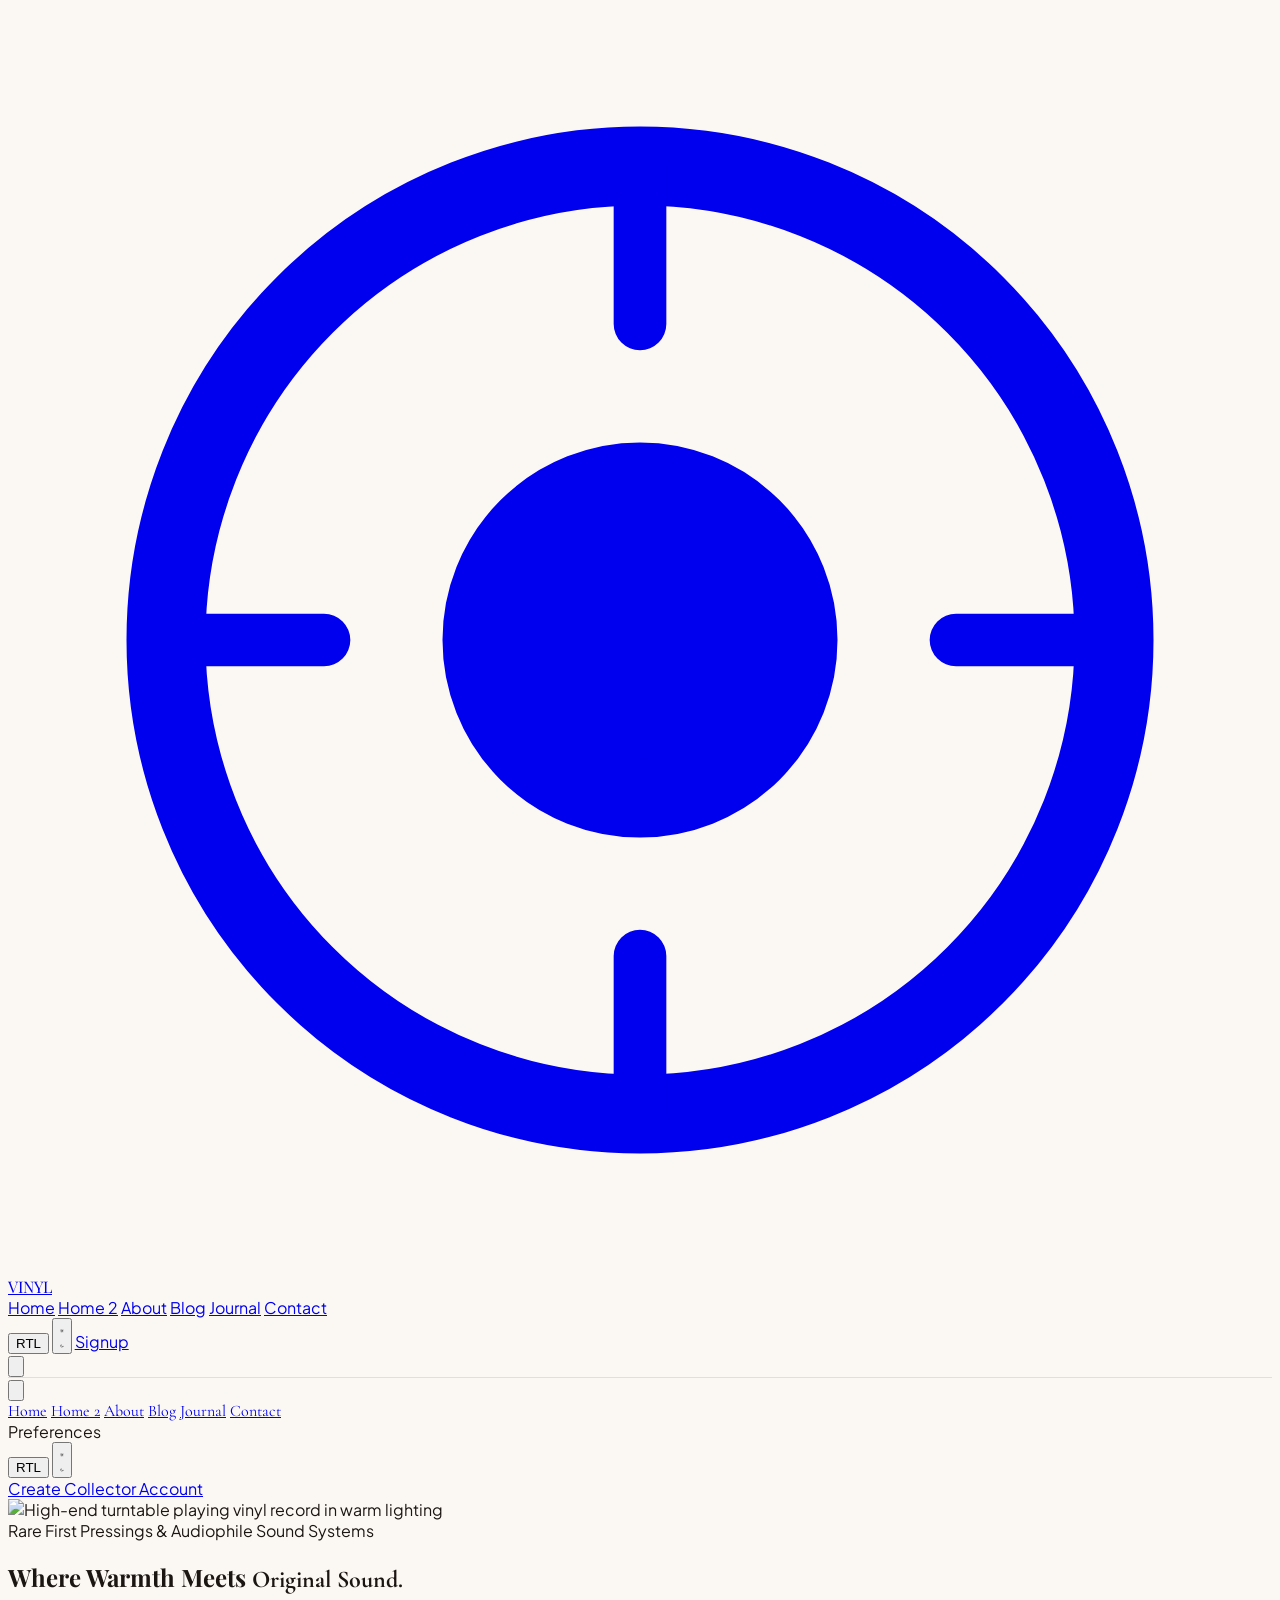
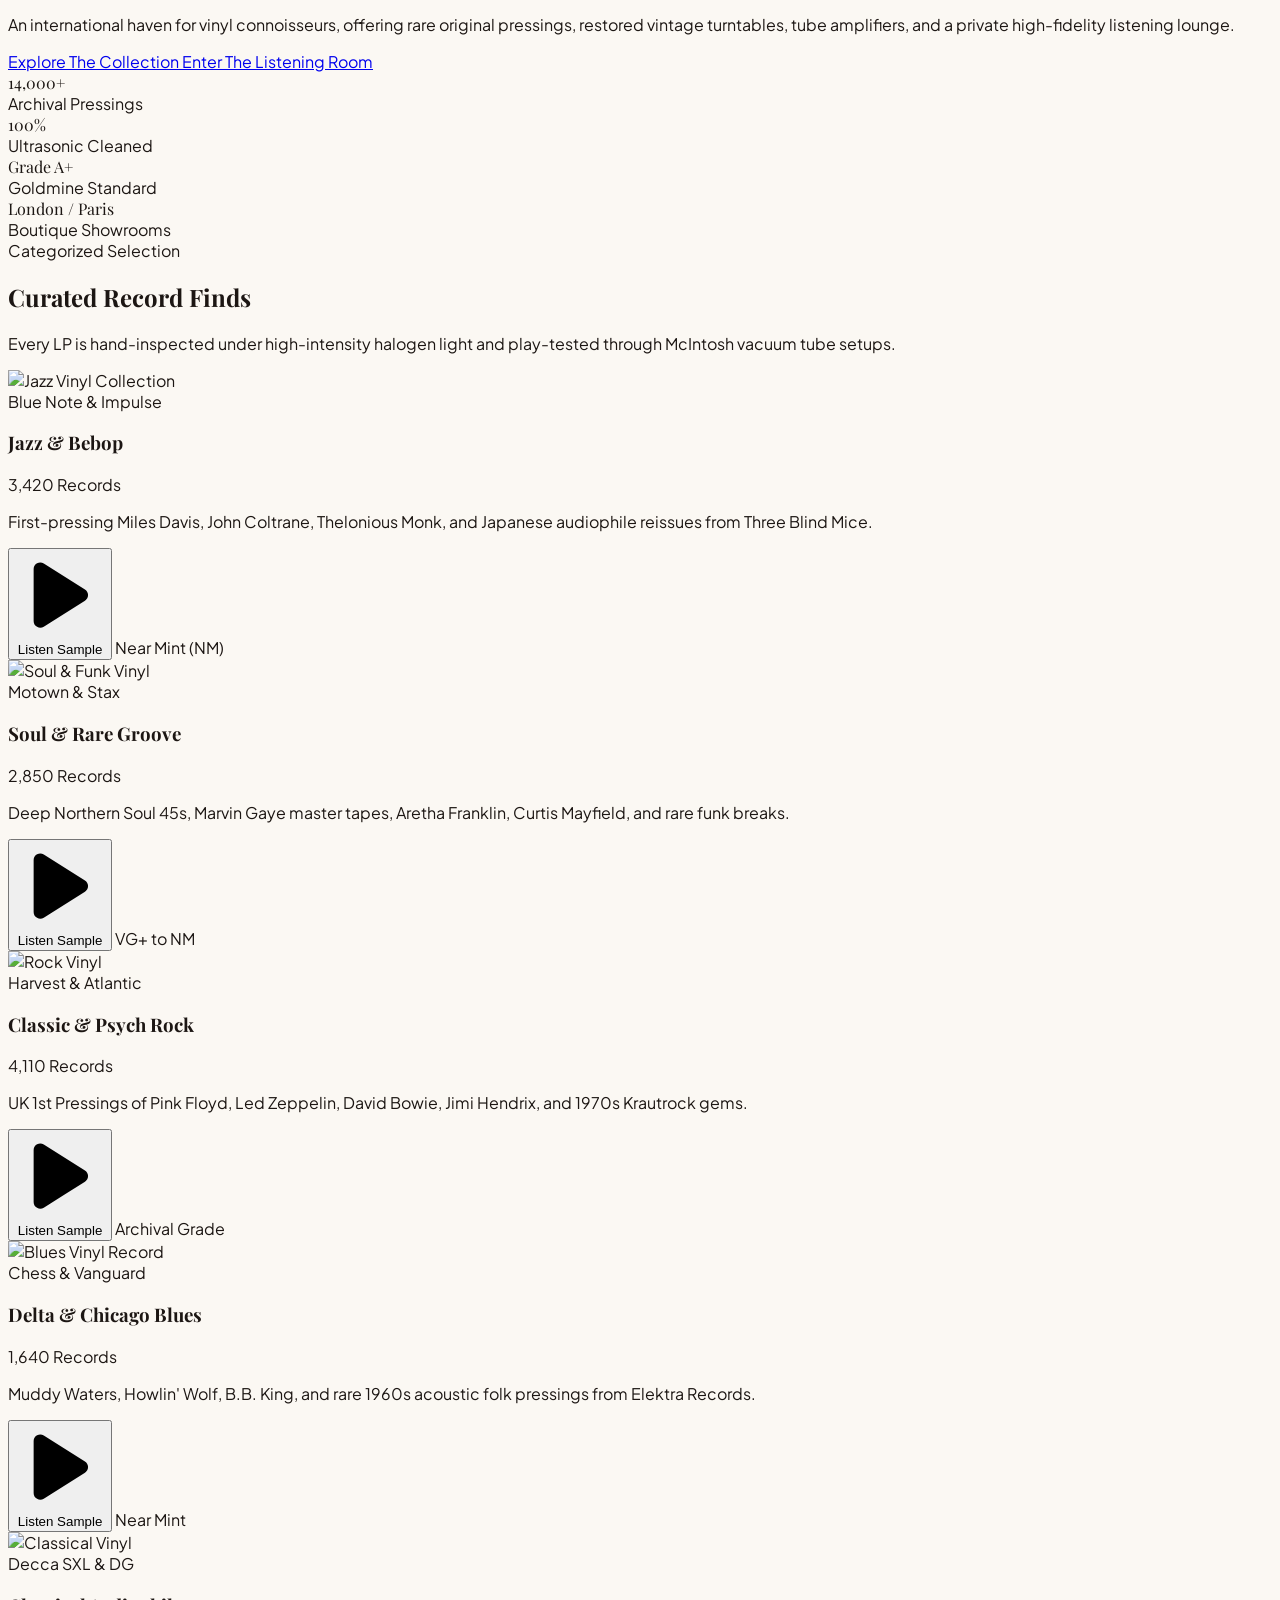
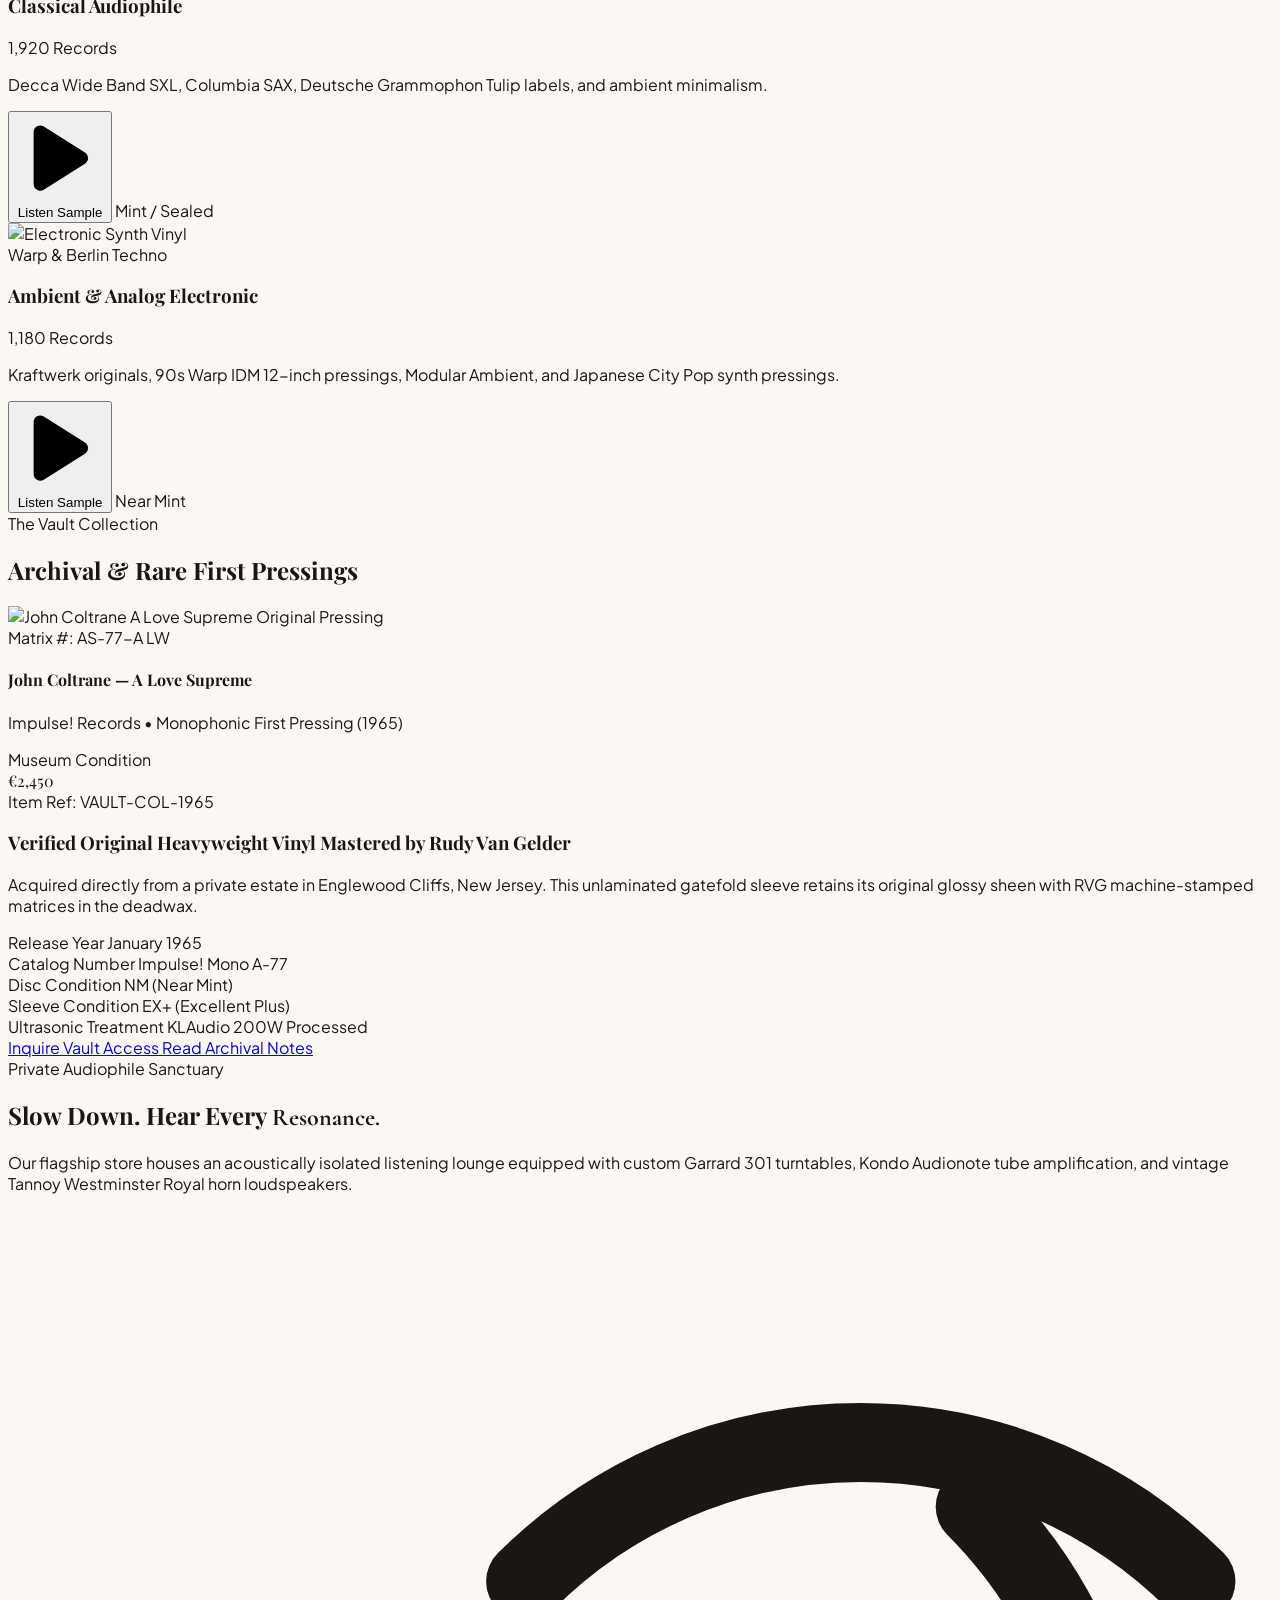
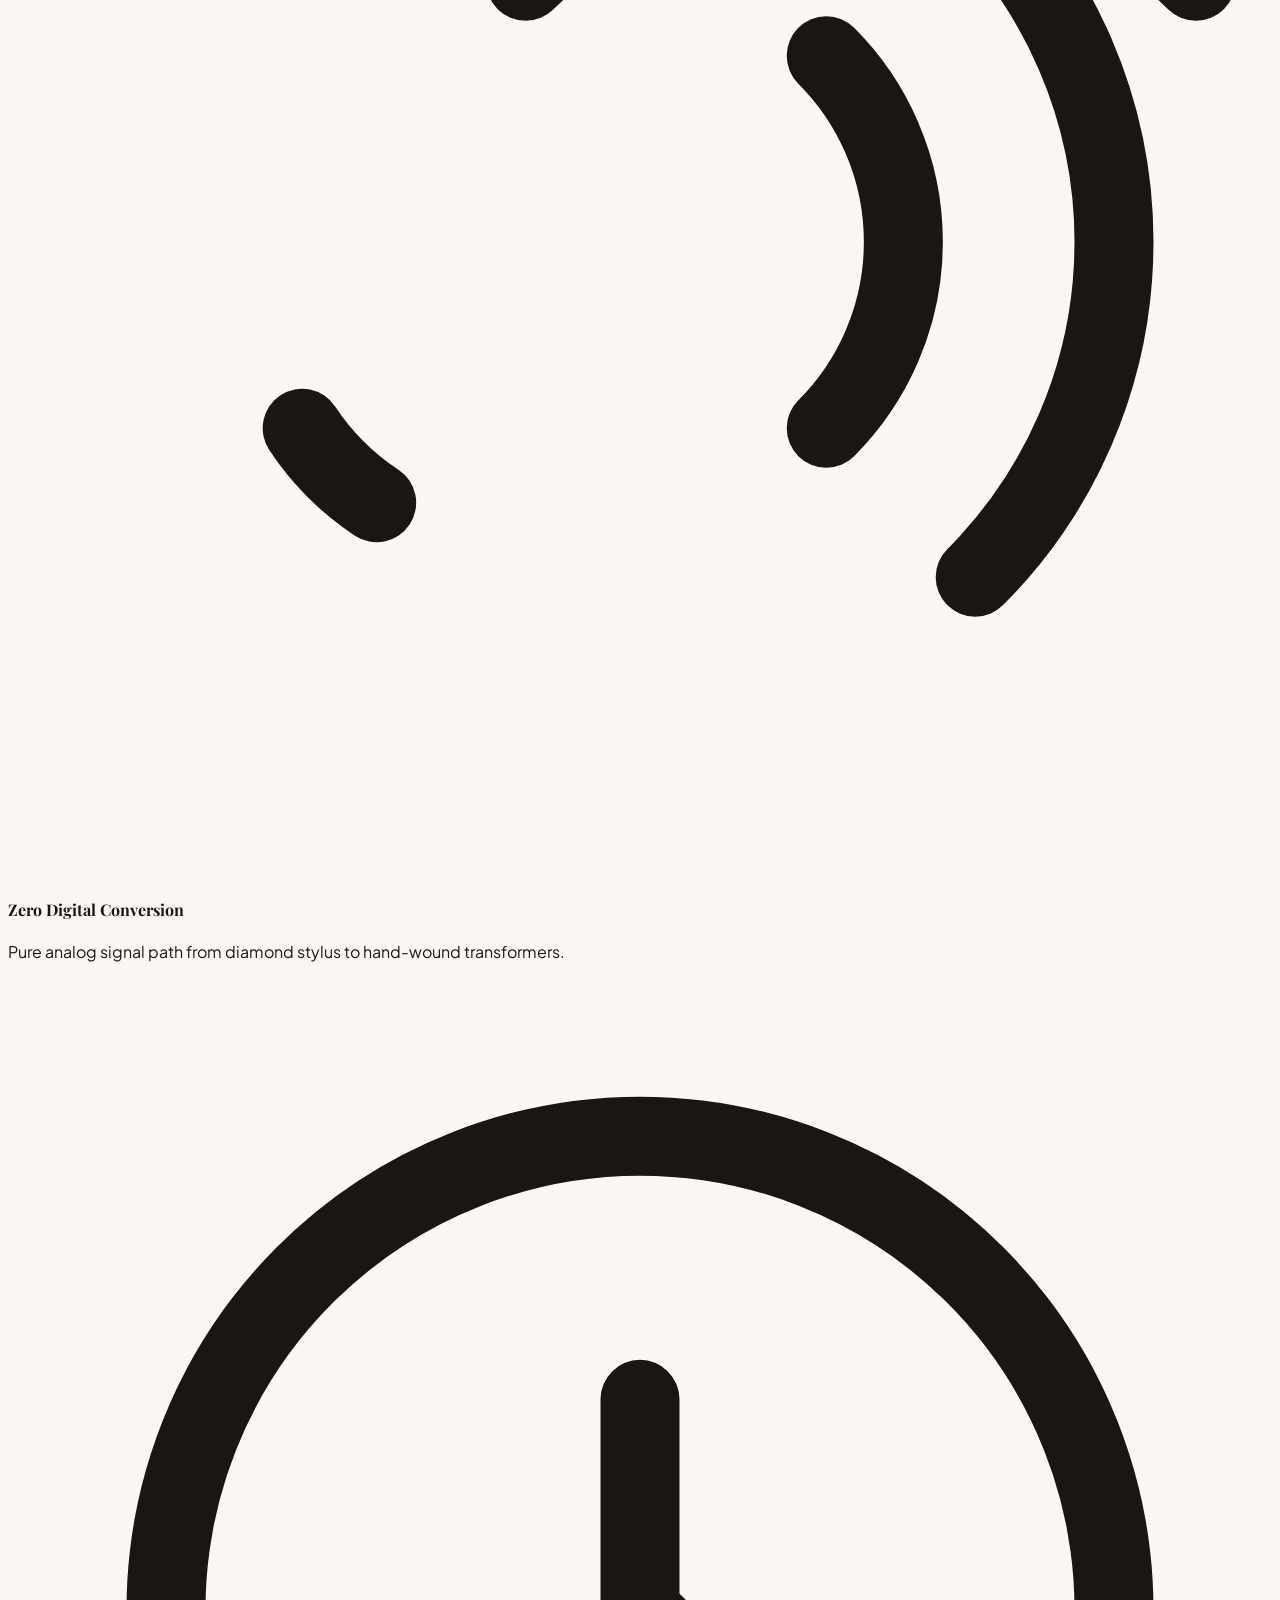
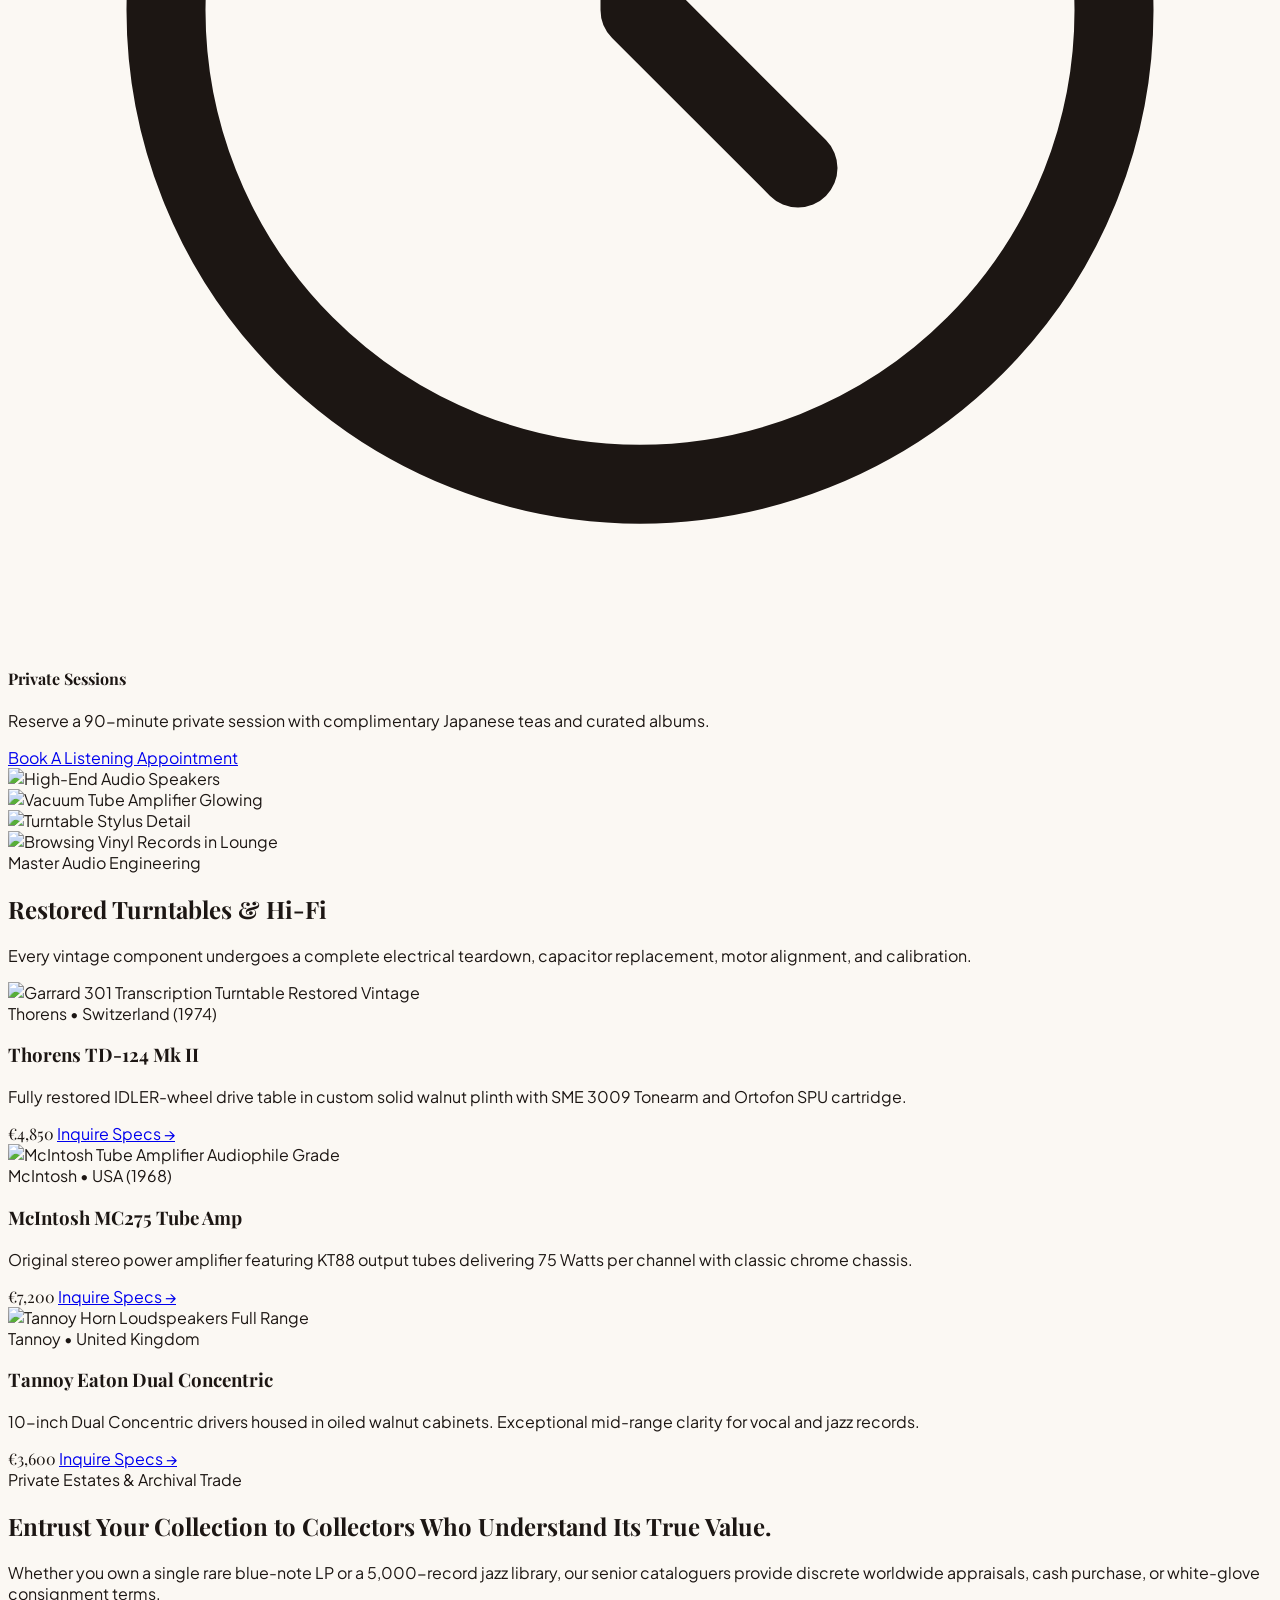
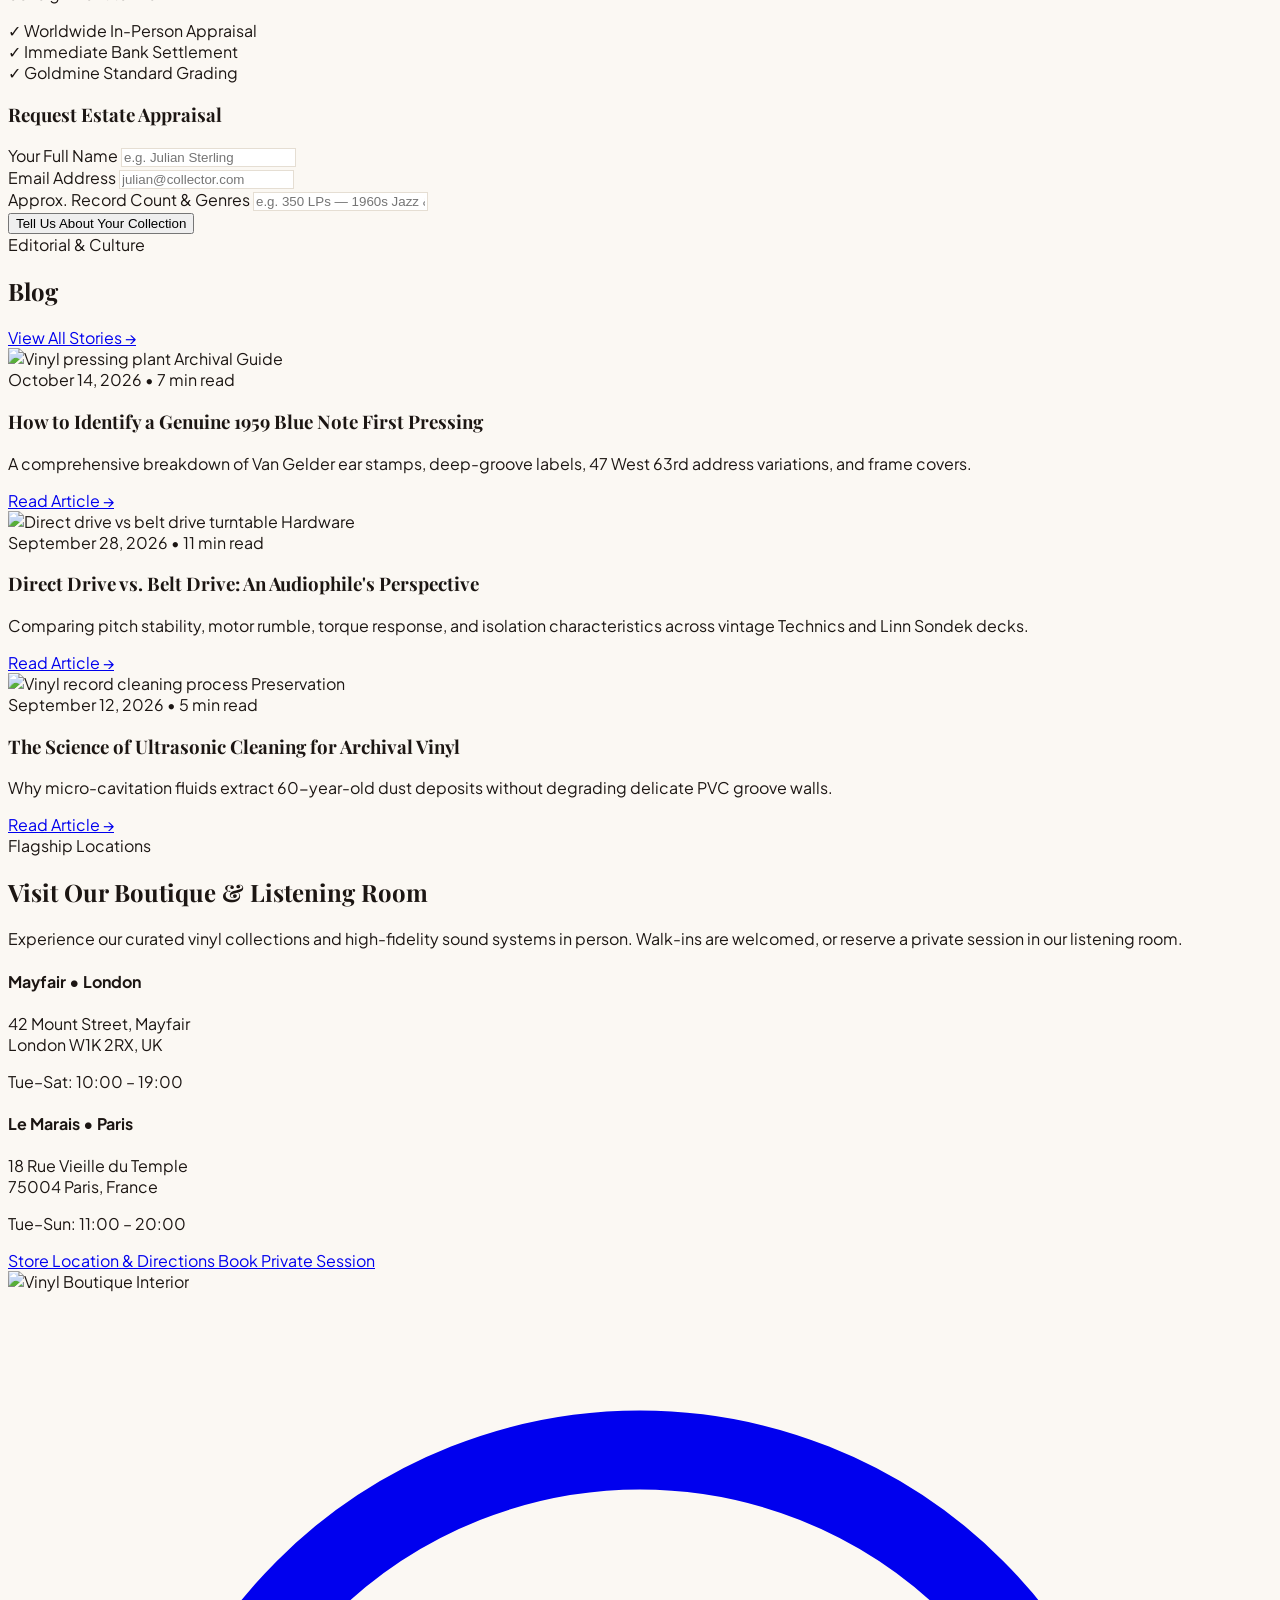
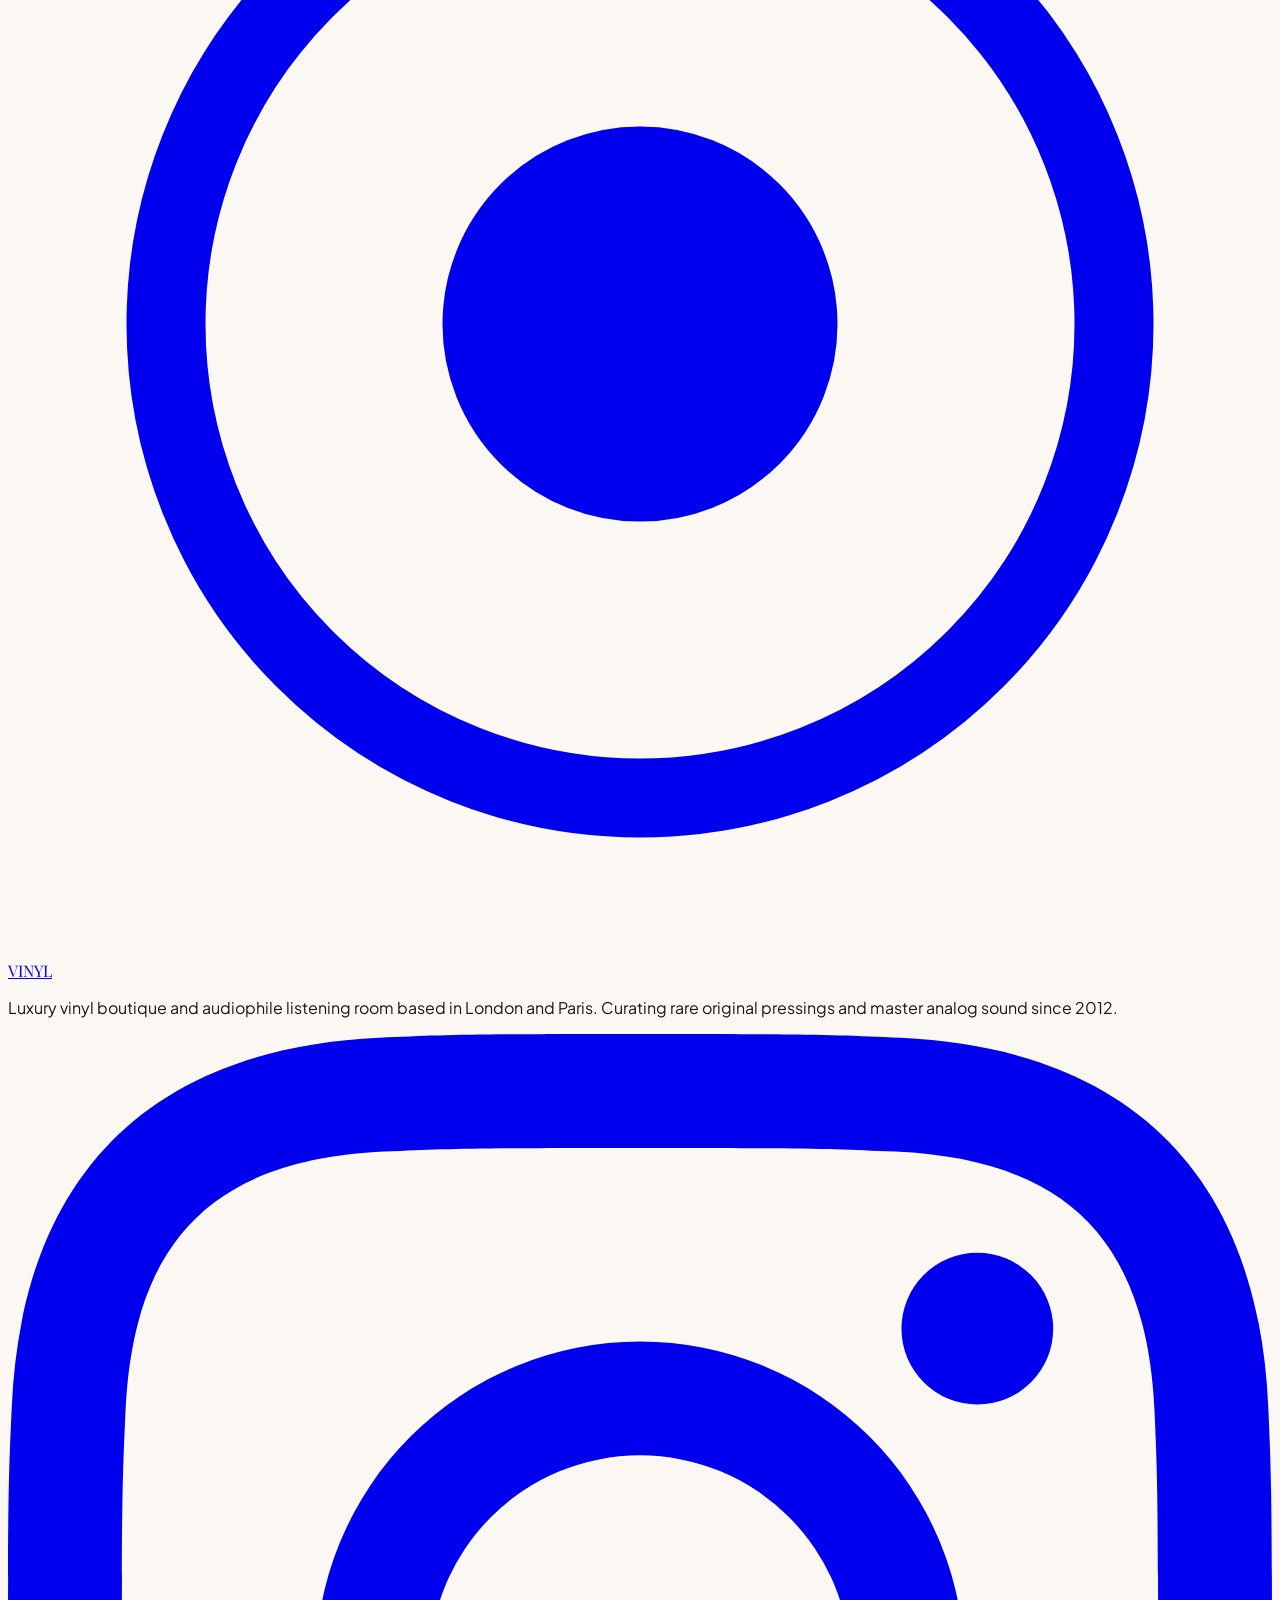
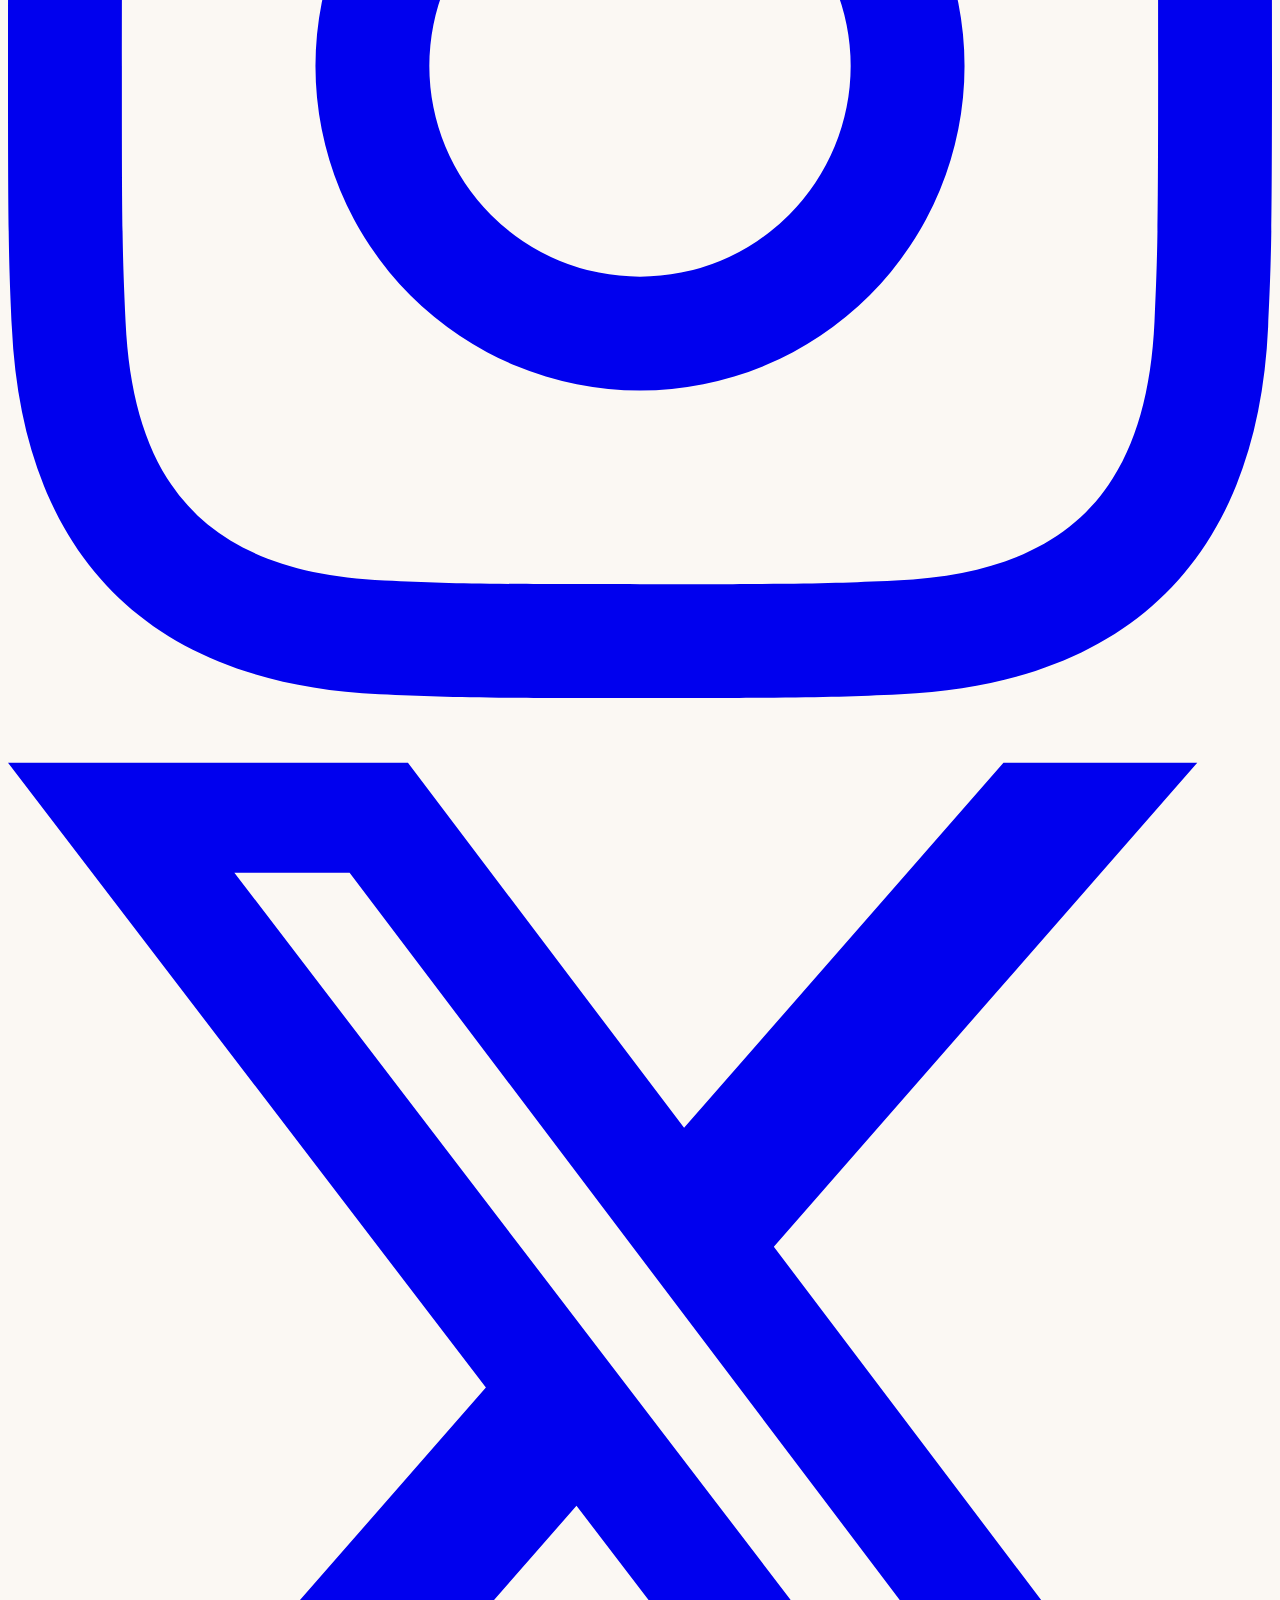
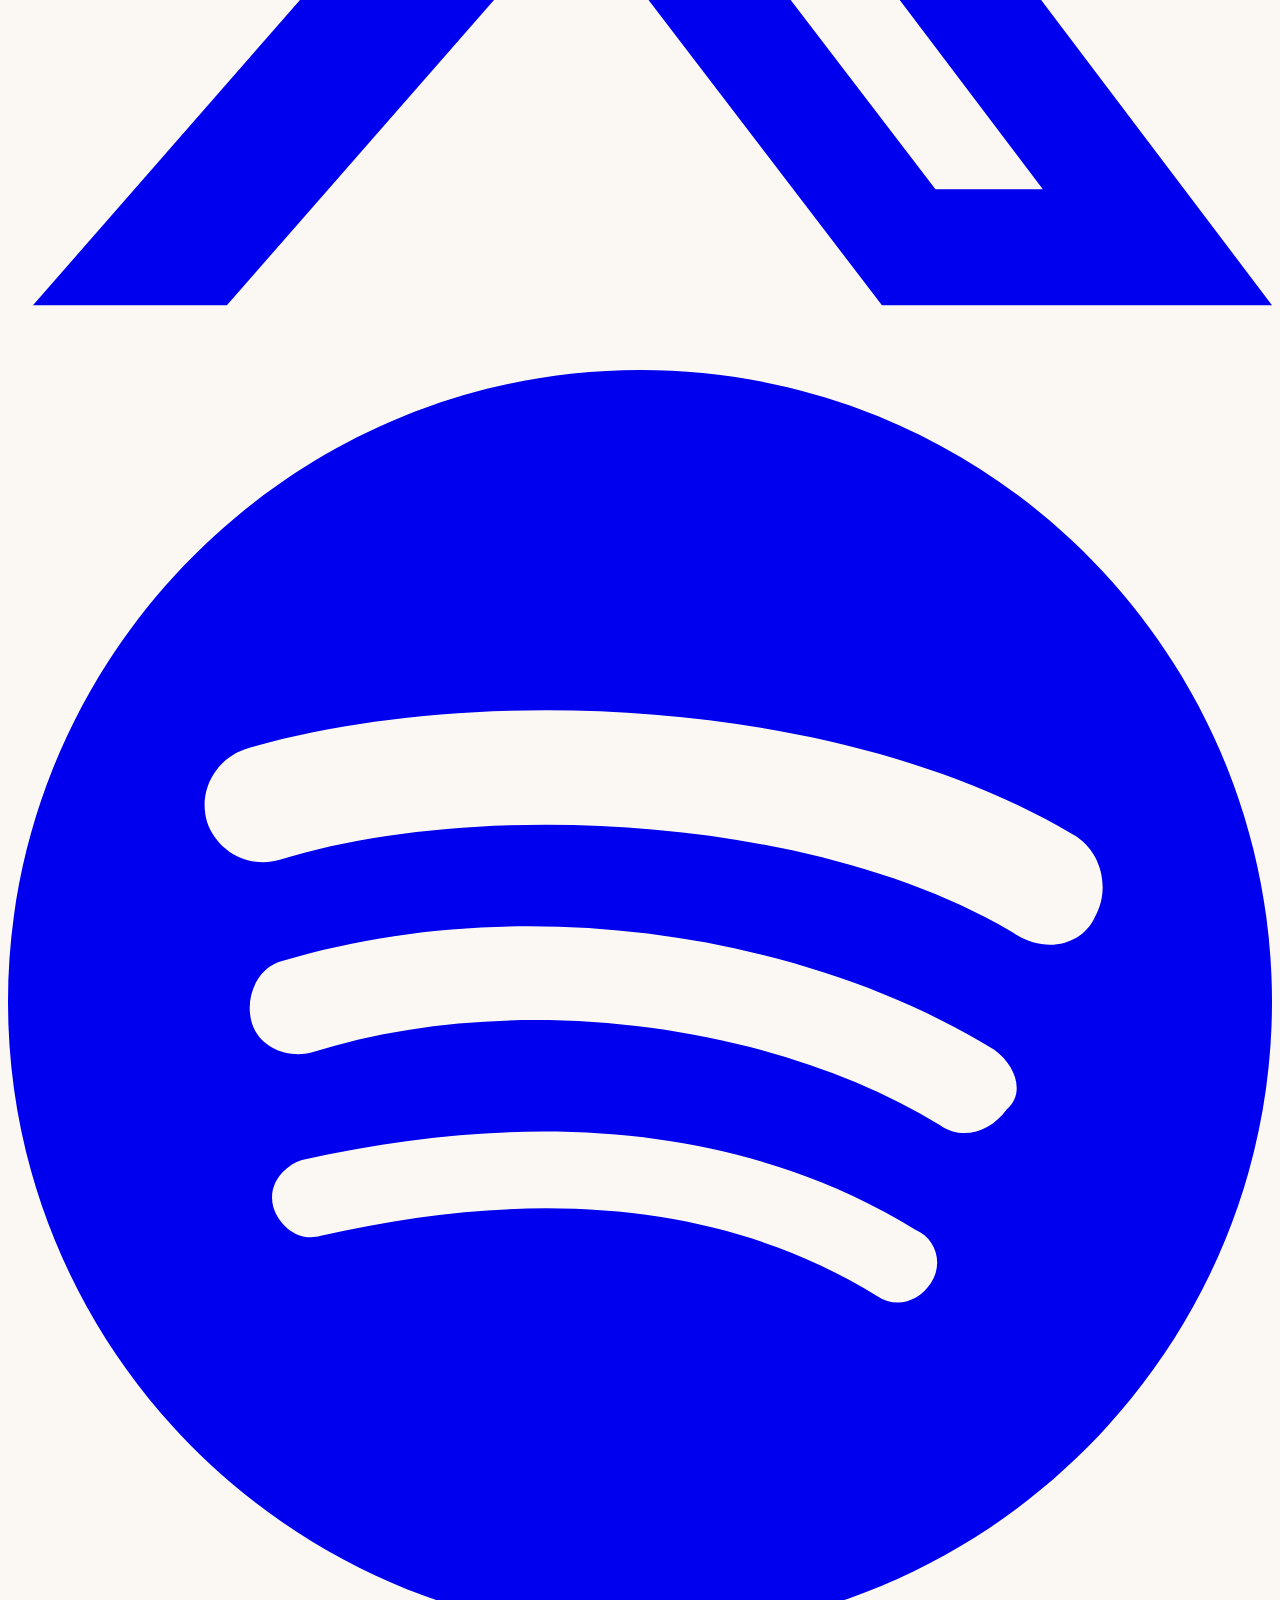
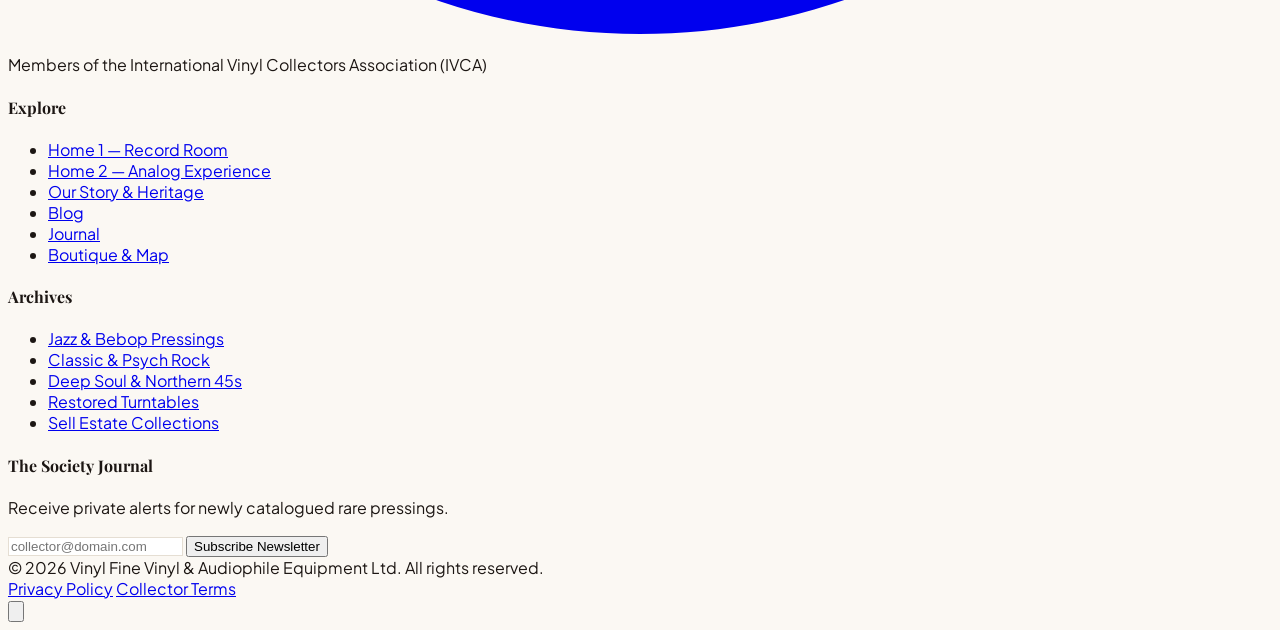
==== commit b364df37: "index" ====
--- a/index.html
+++ b/index.html
@@ -26,6 +26,7 @@
   </script>
 
   <link rel="stylesheet" href="css/styles.css">
+  <link rel="icon" href="data:image/svg+xml,%3Csvg xmlns='http://www.w3.org/2000/svg' viewBox='0 0 24 24' fill='none' stroke='%23c5a059' stroke-width='1.5' stroke-linecap='round'%3E%3Ccircle cx='12' cy='12' r='9' /%3E%3Ccircle cx='12' cy='12' r='3' fill='%23c5a059' /%3E%3Cpath d='M12 3v3M21 12h-3M12 21v-3M3 12h3' /%3E%3C/svg%3E">
 </head>
 <body class="bg-ivory dark:bg-[#12100e] text-espresso dark:text-[#f5ebd9] transition-colors duration-300 min-h-screen flex flex-col font-sans-ui">
 
@@ -52,7 +53,7 @@
         </a>
 
         <!-- DESKTOP NAVIGATION -->
-        <nav class="hidden md:flex items-center gap-6 lg:gap-8 text-sm font-medium">
+        <nav class="hidden lg:flex items-center gap-6 lg:gap-8 text-sm font-medium">
           <a href="index.html" class="nav-link hover:text-brass transition-colors">Home</a>
           <a href="home-2.html" class="nav-link hover:text-brass transition-colors">Home 2</a>
 
@@ -64,7 +65,7 @@
         </nav>
 
         <!-- UTILITIES & ACTIONS -->
-        <div class="hidden sm:flex items-center gap-3 md:gap-4">
+        <div class="hidden lg:flex items-center gap-3 md:gap-4">
           <!-- RTL TOGGLE -->
           <button class="rtl-toggle-btn w-9 h-9 text-xs font-semibold rounded-full border border-brass/40 text-brass hover:bg-brass hover:text-white transition-colors flex items-center justify-center" title="Toggle RTL Layout">
             <span>RTL</span>
@@ -83,11 +84,7 @@
         </div>
 
         <!-- MOBILE HAMBURGER -->
-        <div class="flex items-center gap-2 md:hidden">
-          <button class="theme-toggle-btn p-1.5 rounded-full border border-brass/30 text-espresso dark:text-ivory" aria-label="Toggle dark mode">
-            <svg class="w-4 h-4 hidden dark:block" fill="none" stroke="currentColor" viewBox="0 0 24 24"><path stroke-linecap="round" stroke-linejoin="round" stroke-width="2" d="M12 3v1m0 16v1m9-9h-1M4 12H3m15.364 6.364l-.707-.707M6.343 6.343l-.707-.707m12.728 0l-.707.707M6.343 17.657l-.707.707M16 12a4 4 0 11-8 0 4 4 0 018 0z"/></svg>
-            <svg class="w-4 h-4 block dark:hidden" fill="none" stroke="currentColor" viewBox="0 0 24 24"><path stroke-linecap="round" stroke-linejoin="round" stroke-width="2" d="M20.354 15.354A9 9 0 018.646 3.646 9.003 9.003 0 0012 21a9.003 9.003 0 008.354-5.646z"/></svg>
-          </button>
+        <div class="flex items-center gap-2 lg:hidden">
           
           <button id="mobile-menu-btn" class="p-2 rounded-md text-espresso dark:text-ivory hover:text-brass focus:outline-none" aria-label="Open mobile menu">
             <svg class="w-7 h-7" fill="none" stroke="currentColor" viewBox="0 0 24 24">
@@ -98,34 +95,40 @@
 
       </div>
     </div>
+  </header>
 
     <!-- MOBILE MENU DRAWER -->
     <div id="mobile-menu" class="fixed inset-0 z-50 bg-black/70 backdrop-blur-md hidden transition-opacity duration-300">
       <div class="fixed right-0 top-0 bottom-0 w-4/5 max-w-sm bg-ivory dark:bg-espresso p-6 shadow-2xl flex flex-col justify-between overflow-y-auto">
         <div>
-          <div class="flex items-center justify-between pb-6 border-b border-brass/20">
-            <span class="font-serif-display text-lg font-bold text-brass">VINYL</span>
+          <div class="flex items-center justify-end pb-6 border-b border-brass/20">
             <button id="mobile-menu-close" class="p-2 text-espresso dark:text-ivory hover:text-brass">
               <svg class="w-6 h-6" fill="none" stroke="currentColor" viewBox="0 0 24 24"><path stroke-linecap="round" stroke-linejoin="round" stroke-width="2" d="M6 18L18 6M6 6l12 12"/></svg>
             </button>
           </div>
 
           <nav class="mt-6 flex flex-col gap-4 font-serif-editorial text-xl">
-            <a href="index.html" class="nav-link py-2 border-b border-brass/10 hover:text-brass transition-colors">Home 1 — The Record Room</a>
-            <a href="home-2.html" class="nav-link py-2 border-b border-brass/10 hover:text-brass transition-colors">Home 2 — Analog Experience</a>
-
-            <a href="about.html" class="nav-link py-2 border-b border-brass/10 hover:text-brass transition-colors">About Our Story</a>
+            <a href="index.html" class="nav-link py-2 border-b border-brass/10 hover:text-brass transition-colors">Home</a>
+            <a href="home-2.html" class="nav-link py-2 border-b border-brass/10 hover:text-brass transition-colors">Home 2</a>
+            <a href="about.html" class="nav-link py-2 border-b border-brass/10 hover:text-brass transition-colors">About</a>
             <a href="blog.html" class="nav-link py-2 border-b border-brass/10 hover:text-brass transition-colors">Blog</a>
-            <a href="journal.html" class="nav-link py-2 border-b border-brass/10">Journal</a>
-            <a href="contact.html" class="nav-link py-2 border-b border-brass/10 hover:text-brass transition-colors">Contact & Visit</a>
+            <a href="journal.html" class="nav-link py-2 border-b border-brass/10 hover:text-brass transition-colors">Journal</a>
+            <a href="contact.html" class="nav-link py-2 border-b border-brass/10 hover:text-brass transition-colors">Contact</a>
           </nav>
         </div>
 
         <div class="pt-6 border-t border-brass/20 space-y-4">
           <div class="flex items-center justify-between">
-            <span class="text-xs uppercase tracking-widest text-muted">Layout Direction</span>
-            <button class="rtl-toggle-btn h-9 px-3 text-xs font-semibold rounded border border-brass/40 text-brass hover:bg-brass hover:text-white transition-colors flex items-center justify-center">`n              Switch LTR / RTL
-            </button>
+            <span class="text-xs uppercase tracking-widest text-muted">Preferences</span>
+            <div class="flex gap-3">
+              <button class="rtl-toggle-btn w-9 h-9 text-xs font-semibold rounded-full border border-brass/40 text-brass hover:bg-brass hover:text-white transition-colors flex items-center justify-center" title="Toggle RTL Layout">
+                <span>RTL</span>
+              </button>
+              <button class="theme-toggle-btn w-9 h-9 flex items-center justify-center rounded-full border border-brass/30 text-espresso dark:text-ivory hover:text-brass transition-colors" aria-label="Toggle dark mode">
+                <svg class="w-5 h-5 hidden dark:block" fill="none" stroke="currentColor" viewBox="0 0 24 24"><path stroke-linecap="round" stroke-linejoin="round" stroke-width="2" d="M12 3v1m0 16v1m9-9h-1M4 12H3m15.364 6.364l-.707-.707M6.343 6.343l-.707-.707m12.728 0l-.707.707M6.343 17.657l-.707.707M16 12a4 4 0 11-8 0 4 4 0 018 0z"/></svg>
+                <svg class="w-5 h-5 block dark:hidden" fill="none" stroke="currentColor" viewBox="0 0 24 24"><path stroke-linecap="round" stroke-linejoin="round" stroke-width="2" d="M20.354 15.354A9 9 0 018.646 3.646 9.003 9.003 0 0012 21a9.003 9.003 0 008.354-5.646z"/></svg>
+              </button>
+            </div>
           </div>
           <div class="flex flex-col gap-2 pt-2">
             <a href="signup.html" class="w-full text-center py-2.5 text-xs uppercase tracking-wider font-semibold bg-brass text-white rounded hover:bg-copper transition-colors">Create Collector Account</a>
@@ -133,7 +136,6 @@
         </div>
       </div>
     </div>
-  </header>
 
   <!-- MAIN CONTENT -->
   <main class="flex-grow">
@@ -174,19 +176,19 @@
         <!-- Key Metrics Strip -->
         <div class="grid grid-cols-2 md:grid-cols-4 gap-6 max-w-4xl mx-auto mt-20 pt-8 border-t border-ivory/10 text-left sm:text-center">
           <div>
-            <div class="font-serif-display text-2xl md:text-3xl text-brass font-bold">14,000+</div>
+            <div class="font-serif-display text-2xl md:text-3xl text-brass font-bold min-h-[4rem] md:min-h-[5rem]">14,000+</div>
             <div class="text-xs uppercase tracking-wider text-ivory/60 mt-1">Archival Pressings</div>
           </div>
           <div>
-            <div class="font-serif-display text-2xl md:text-3xl text-brass font-bold">100%</div>
+            <div class="font-serif-display text-2xl md:text-3xl text-brass font-bold min-h-[4rem] md:min-h-[5rem]">100%</div>
             <div class="text-xs uppercase tracking-wider text-ivory/60 mt-1">Ultrasonic Cleaned</div>
           </div>
           <div>
-            <div class="font-serif-display text-2xl md:text-3xl text-brass font-bold">Grade A+</div>
+            <div class="font-serif-display text-2xl md:text-3xl text-brass font-bold min-h-[4rem] md:min-h-[5rem]">Grade A+</div>
             <div class="text-xs uppercase tracking-wider text-ivory/60 mt-1">Goldmine Standard</div>
           </div>
           <div>
-            <div class="font-serif-display text-2xl md:text-3xl text-brass font-bold">London / Paris</div>
+            <div class="font-serif-display text-2xl md:text-3xl text-brass font-bold min-h-[4rem] md:min-h-[5rem]">London / Paris</div>
             <div class="text-xs uppercase tracking-wider text-ivory/60 mt-1">Boutique Showrooms</div>
           </div>
         </div>
@@ -228,9 +230,9 @@
             </div>
 
             <div class="p-6 flex flex-col flex-grow">
-              <div class="flex items-center justify-between mb-2">
-                <h3 class="font-serif-display text-2xl font-bold">Jazz & Bebop</h3>
-                <span class="text-xs font-semibold px-2.5 py-0.5 rounded bg-brass/10 text-brass">3,420 Records</span>
+              <div class="flex items-start justify-between mb-2 min-h-[6rem]">
+                <h3 class="font-serif-display text-2xl font-bold pr-2">Jazz & Bebop</h3>
+                <span class="text-xs font-semibold px-2.5 py-0.5 rounded bg-brass/10 text-brass shrink-0 mt-1">3,420 Records</span>
               </div>
               <p class="text-xs text-muted leading-relaxed mb-6 font-light">
                 First-pressing Miles Davis, John Coltrane, Thelonious Monk, and Japanese audiophile reissues from Three Blind Mice.
@@ -262,9 +264,9 @@
             </div>
 
             <div class="p-6 flex flex-col flex-grow">
-              <div class="flex items-center justify-between mb-2">
-                <h3 class="font-serif-display text-2xl font-bold">Soul & Rare Groove</h3>
-                <span class="text-xs font-semibold px-2.5 py-0.5 rounded bg-brass/10 text-brass">2,850 Records</span>
+              <div class="flex items-start justify-between mb-2 min-h-[6rem]">
+                <h3 class="font-serif-display text-2xl font-bold pr-2">Soul & Rare Groove</h3>
+                <span class="text-xs font-semibold px-2.5 py-0.5 rounded bg-brass/10 text-brass shrink-0 mt-1">2,850 Records</span>
               </div>
               <p class="text-xs text-muted leading-relaxed mb-6 font-light">
                 Deep Northern Soul 45s, Marvin Gaye master tapes, Aretha Franklin, Curtis Mayfield, and rare funk breaks.
@@ -296,9 +298,9 @@
             </div>
 
             <div class="p-6 flex flex-col flex-grow">
-              <div class="flex items-center justify-between mb-2">
-                <h3 class="font-serif-display text-2xl font-bold">Classic & Psych Rock</h3>
-                <span class="text-xs font-semibold px-2.5 py-0.5 rounded bg-brass/10 text-brass">4,110 Records</span>
+              <div class="flex items-start justify-between mb-2 min-h-[6rem]">
+                <h3 class="font-serif-display text-2xl font-bold pr-2">Classic & Psych Rock</h3>
+                <span class="text-xs font-semibold px-2.5 py-0.5 rounded bg-brass/10 text-brass shrink-0 mt-1">4,110 Records</span>
               </div>
               <p class="text-xs text-muted leading-relaxed mb-6 font-light">
                 UK 1st Pressings of Pink Floyd, Led Zeppelin, David Bowie, Jimi Hendrix, and 1970s Krautrock gems.
@@ -330,9 +332,9 @@
             </div>
 
             <div class="p-6 flex flex-col flex-grow">
-              <div class="flex items-center justify-between mb-2">
-                <h3 class="font-serif-display text-2xl font-bold">Delta & Chicago Blues</h3>
-                <span class="text-xs font-semibold px-2.5 py-0.5 rounded bg-brass/10 text-brass">1,640 Records</span>
+              <div class="flex items-start justify-between mb-2 min-h-[6rem]">
+                <h3 class="font-serif-display text-2xl font-bold pr-2">Delta & Chicago Blues</h3>
+                <span class="text-xs font-semibold px-2.5 py-0.5 rounded bg-brass/10 text-brass shrink-0 mt-1">1,640 Records</span>
               </div>
               <p class="text-xs text-muted leading-relaxed mb-6 font-light">
                 Muddy Waters, Howlin' Wolf, B.B. King, and rare 1960s acoustic folk pressings from Elektra Records.
@@ -364,9 +366,9 @@
             </div>
 
             <div class="p-6 flex flex-col flex-grow">
-              <div class="flex items-center justify-between mb-2">
-                <h3 class="font-serif-display text-2xl font-bold">Classical Audiophile</h3>
-                <span class="text-xs font-semibold px-2.5 py-0.5 rounded bg-brass/10 text-brass">1,920 Records</span>
+              <div class="flex items-start justify-between mb-2 min-h-[6rem]">
+                <h3 class="font-serif-display text-2xl font-bold pr-2">Classical Audiophile</h3>
+                <span class="text-xs font-semibold px-2.5 py-0.5 rounded bg-brass/10 text-brass shrink-0 mt-1">1,920 Records</span>
               </div>
               <p class="text-xs text-muted leading-relaxed mb-6 font-light">
                 Decca Wide Band SXL, Columbia SAX, Deutsche Grammophon Tulip labels, and ambient minimalism.
@@ -398,9 +400,9 @@
             </div>
 
             <div class="p-6 flex flex-col flex-grow">
-              <div class="flex items-center justify-between mb-2">
-                <h3 class="font-serif-display text-2xl font-bold">Ambient & Analog Electronic</h3>
-                <span class="text-xs font-semibold px-2.5 py-0.5 rounded bg-brass/10 text-brass">1,180 Records</span>
+              <div class="flex items-start justify-between mb-2 min-h-[6rem]">
+                <h3 class="font-serif-display text-2xl font-bold pr-2">Ambient & Analog Electronic</h3>
+                <span class="text-xs font-semibold px-2.5 py-0.5 rounded bg-brass/10 text-brass shrink-0 mt-1">1,180 Records</span>
               </div>
               <p class="text-xs text-muted leading-relaxed mb-6 font-light">
                 Kraftwerk originals, 90s Warp IDM 12-inch pressings, Modular Ambient, and Japanese City Pop synth pressings.
@@ -533,7 +535,7 @@
                 <div class="w-8 h-8 rounded bg-brass/20 text-brass flex items-center justify-center mb-3">
                   <svg class="w-5 h-5" fill="none" stroke="currentColor" viewBox="0 0 24 24"><path stroke-linecap="round" stroke-linejoin="round" stroke-width="1.5" d="M15.536 8.464a5 5 0 010 7.072m2.828-9.9a9 9 0 010 12.728M5.586 15.536a5 5 0 001.414 1.414m2.828-9.9a9 9 0 0112.728 0"/></svg>
                 </div>
-                <h4 class="font-serif-display text-lg font-bold text-brass">Zero Digital Conversion</h4>
+                <h4 class="font-serif-display text-lg font-bold text-brass min-h-[3.5rem]">Zero Digital Conversion</h4>
                 <p class="text-xs text-ivory/70 mt-1 font-light">Pure analog signal path from diamond stylus to hand-wound transformers.</p>
               </div>
 
@@ -541,7 +543,7 @@
                 <div class="w-8 h-8 rounded bg-brass/20 text-brass flex items-center justify-center mb-3">
                   <svg class="w-5 h-5" fill="none" stroke="currentColor" viewBox="0 0 24 24"><path stroke-linecap="round" stroke-linejoin="round" stroke-width="1.5" d="M12 8v4l3 3m6-3a9 9 0 11-18 0 9 9 0 0118 0z"/></svg>
                 </div>
-                <h4 class="font-serif-display text-lg font-bold text-brass">Private Sessions</h4>
+                <h4 class="font-serif-display text-lg font-bold text-brass min-h-[3.5rem]">Private Sessions</h4>
                 <p class="text-xs text-ivory/70 mt-1 font-light">Reserve a 90-minute private session with complimentary Japanese teas and curated albums.</p>
               </div>
             </div>
@@ -601,7 +603,7 @@
                 <span class="absolute top-3 right-3 px-2.5 py-1 bg-brass text-espresso text-[10px] font-bold uppercase tracking-wider rounded">Restored Vintage</span>
               </div>
               <div class="text-xs text-brass font-mono mb-1">Thorens • Switzerland (1974)</div>
-              <h3 class="font-serif-display text-2xl font-bold mb-2">Thorens TD-124 Mk II</h3>
+              <h3 class="font-serif-display text-2xl font-bold mb-2 min-h-[6rem] leading-tight">Thorens TD-124 Mk II</h3>
               <p class="text-xs text-muted leading-relaxed font-light mb-4">
                 Fully restored IDLER-wheel drive table in custom solid walnut plinth with SME 3009 Tonearm and Ortofon SPU cartridge.
               </p>
@@ -620,7 +622,7 @@
                 <span class="absolute top-3 right-3 px-2.5 py-1 bg-brass text-espresso text-[10px] font-bold uppercase tracking-wider rounded">Audiophile Grade</span>
               </div>
               <div class="text-xs text-brass font-mono mb-1">McIntosh • USA (1968)</div>
-              <h3 class="font-serif-display text-2xl font-bold mb-2">McIntosh MC275 Tube Amp</h3>
+              <h3 class="font-serif-display text-2xl font-bold mb-2 min-h-[6rem] leading-tight">McIntosh MC275 Tube Amp</h3>
               <p class="text-xs text-muted leading-relaxed font-light mb-4">
                 Original stereo power amplifier featuring KT88 output tubes delivering 75 Watts per channel with classic chrome chassis.
               </p>
@@ -639,7 +641,7 @@
                 <span class="absolute top-3 right-3 px-2.5 py-1 bg-brass text-espresso text-[10px] font-bold uppercase tracking-wider rounded">Full Range</span>
               </div>
               <div class="text-xs text-brass font-mono mb-1">Tannoy • United Kingdom</div>
-              <h3 class="font-serif-display text-2xl font-bold mb-2">Tannoy Eaton Dual Concentric</h3>
+              <h3 class="font-serif-display text-2xl font-bold mb-2 min-h-[6rem] leading-tight">Tannoy Eaton Dual Concentric</h3>
               <p class="text-xs text-muted leading-relaxed font-light mb-4">
                 10-inch Dual Concentric drivers housed in oiled walnut cabinets. Exceptional mid-range clarity for vocal and jazz records.
               </p>
@@ -725,7 +727,7 @@
               </div>
               <div class="p-6 flex flex-col flex-grow">
                 <div class="text-[11px] text-muted font-mono mb-2">October 14, 2026 • 7 min read</div>
-                <h3 class="font-serif-display text-xl font-bold group-hover:text-brass transition-colors mb-3">
+                <h3 class="font-serif-display text-xl font-bold group-hover:text-brass transition-colors mb-3 min-h-[6rem]">
                   How to Identify a Genuine 1959 Blue Note First Pressing
                 </h3>
                 <p class="text-xs text-muted leading-relaxed font-light">
@@ -746,7 +748,7 @@
               </div>
               <div class="p-6 flex flex-col flex-grow">
                 <div class="text-[11px] text-muted font-mono mb-2">September 28, 2026 • 11 min read</div>
-                <h3 class="font-serif-display text-xl font-bold group-hover:text-brass transition-colors mb-3">
+                <h3 class="font-serif-display text-xl font-bold group-hover:text-brass transition-colors mb-3 min-h-[6rem]">
                   Direct Drive vs. Belt Drive: An Audiophile's Perspective
                 </h3>
                 <p class="text-xs text-muted leading-relaxed font-light">
@@ -767,7 +769,7 @@
               </div>
               <div class="p-6 flex flex-col flex-grow">
                 <div class="text-[11px] text-muted font-mono mb-2">September 12, 2026 • 5 min read</div>
-                <h3 class="font-serif-display text-xl font-bold group-hover:text-brass transition-colors mb-3">
+                <h3 class="font-serif-display text-xl font-bold group-hover:text-brass transition-colors mb-3 min-h-[6rem]">
                   The Science of Ultrasonic Cleaning for Archival Vinyl
                 </h3>
                 <p class="text-xs text-muted leading-relaxed font-light">
@@ -813,11 +815,11 @@
               </div>
             </div>
 
-            <div class="pt-4 flex flex-wrap gap-4">
-              <a href="contact.html" class="px-8 py-4 bg-brass text-espresso font-semibold uppercase tracking-wider text-xs rounded hover:bg-brass-light transition-all text-center">
+            <div class="pt-4 flex flex-col sm:flex-row gap-4 max-w-xl">
+              <a href="contact.html" class="flex-1 px-8 py-4 bg-brass text-espresso font-semibold uppercase tracking-wider text-xs rounded hover:bg-brass-light transition-all text-center">
                 Store Location & Directions
               </a>
-              <a href="contact.html#listening-room" class="px-8 py-4 border border-ivory/30 text-ivory hover:border-brass hover:text-brass font-semibold uppercase tracking-wider text-xs rounded transition-all text-center">
+              <a href="contact.html#listening-room" class="flex-1 px-8 py-4 border border-ivory/30 text-ivory hover:border-brass hover:text-brass font-semibold uppercase tracking-wider text-xs rounded transition-all text-center">
                 Book Private Session
               </a>
             </div>
@@ -844,19 +846,30 @@
         
         <!-- Brand Info -->
         <div class="lg:col-span-2 space-y-4">
-          <div class="flex items-center gap-3">
-            <div class="w-8 h-8 rounded-full border border-brass flex items-center justify-center bg-espresso text-brass">
+          <a href="index.html" class="flex items-center gap-3 group">
+            <div class="w-8 h-8 rounded-full border border-brass flex items-center justify-center bg-espresso text-brass group-hover:rotate-45 transition-transform duration-500">
               <svg class="w-4 h-4" fill="none" stroke="currentColor" viewBox="0 0 24 24"><circle cx="12" cy="12" r="9" stroke-width="1.5"/><circle cx="12" cy="12" r="3" stroke-width="1.5" fill="currentColor"/></svg>
             </div>
-            <span class="font-serif-display text-xl font-bold tracking-wide text-espresso dark:text-ivory">VINYL</span>
-          </div>
+            <span class="font-serif-display text-xl font-bold tracking-wide text-espresso dark:text-ivory group-hover:text-brass transition-colors">VINYL</span>
+          </a>
           <p class="text-xs text-espresso/60 dark:text-ivory/60 leading-relaxed max-w-sm font-light">
             Luxury vinyl boutique and audiophile listening room based in London and Paris. Curating rare original pressings and master analog sound since 2012.
           </p>
-          
-          <div class="text-brass font-mono text-[11px]">
+
+          <div class="flex items-center gap-4 pt-2 text-espresso dark:text-ivory">
+            <a href="#" class="hover:text-brass transition-colors" aria-label="Instagram">
+              <svg class="w-4 h-4" fill="currentColor" viewBox="0 0 24 24"><path d="M12 2.163c3.204 0 3.584.012 4.85.07 3.252.148 4.771 1.691 4.919 4.919.058 1.265.069 1.645.069 4.849 0 3.205-.012 3.584-.069 4.849-.149 3.225-1.664 4.771-4.919 4.919-1.266.058-1.644.07-4.85.07-3.204 0-3.584-.012-4.849-.07-3.26-.149-4.771-1.699-4.919-4.92-.058-1.265-.07-1.644-.07-4.849 0-3.204.013-3.583.07-4.849.149-3.227 1.664-4.771 4.919-4.919 1.266-.057 1.645-.069 4.849-.069zM12 0C8.741 0 8.333.014 7.053.072 2.695.272.273 2.69.073 7.052.014 8.333 0 8.741 0 12c0 3.259.014 3.668.072 4.948.2 4.358 2.618 6.78 6.98 6.98C8.333 23.986 8.741 24 12 24c3.259 0 3.668-.014 4.948-.072 4.354-.2 6.782-2.618 6.979-6.98.059-1.28.073-1.689.073-4.948 0-3.259-.014-3.667-.072-4.947-.196-4.354-2.617-6.78-6.979-6.98C15.668.014 15.259 0 12 0zm0 5.838a6.162 6.162 0 100 12.324 6.162 6.162 0 000-12.324zM12 16a4 4 0 110-8 4 4 0 010 8zm6.406-11.845a1.44 1.44 0 100 2.881 1.44 1.44 0 000-2.881z"/></svg>
+            </a>
+            <a href="#" class="hover:text-brass transition-colors" aria-label="X (Twitter)">
+              <svg class="w-4 h-4" fill="currentColor" viewBox="0 0 24 24"><path d="M18.901 1.153h3.68l-8.04 9.19L24 22.846h-7.406l-5.8-7.584-6.638 7.584H.474l8.6-9.83L0 1.154h7.594l5.243 6.932ZM17.61 20.644h2.039L6.486 3.24H4.298Z"/></svg>
+            </a>
+            <a href="#" class="hover:text-brass transition-colors" aria-label="Spotify">
+              <svg class="w-4 h-4" fill="currentColor" viewBox="0 0 24 24"><path d="M12 0C5.4 0 0 5.4 0 12s5.4 12 12 12 12-5.4 12-12S18.66 0 12 0zm5.521 17.34c-.24.359-.66.48-1.021.24-2.82-1.74-6.36-2.101-10.561-1.141-.418.122-.779-.179-.899-.539-.12-.421.18-.78.54-.9 4.56-1.021 8.52-.6 11.64 1.32.42.18.54.659.301 1.02zm1.44-3.3c-.301.42-.84.6-1.262.3-3.239-1.98-8.159-2.58-11.939-1.38-.479.12-1.02-.12-1.14-.6-.12-.48.12-1.021.6-1.141C9.6 9.9 15.001 10.62 18.72 12.9c.42.3.6.84.24 1.14zm.12-3.36C15.24 8.4 8.82 8.16 5.16 9.301c-.6.179-1.2-.181-1.38-.721-.18-.6.18-1.2.72-1.381 4.26-1.26 11.28-1.02 15.721 1.621.539.3.719 1.02.419 1.56-.239.54-.959.72-1.56.3z"/></svg>
+            </a>
+          </div>
+          <p class="text-[10px] text-brass font-mono pt-1">
             Members of the International Vinyl Collectors Association (IVCA)
-          </div>
+          </p>
         </div>
 
         <!-- Navigation Links -->
--- a/css/styles.css
+++ b/css/styles.css
@@ -44,11 +44,18 @@
 
 /* Custom Base Styles */
 html {
+  font-size: 14px; /* Scaled down for mobile and tablet */
   scroll-behavior: smooth;
   font-family: 'Plus Jakarta Sans', sans-serif;
   background-color: var(--bg-primary);
   color: var(--text-main);
   transition: background-color 0.4s ease, color 0.4s ease;
+}
+
+@media (min-width: 1024px) {
+  html {
+    font-size: 16px; /* Reset to default 16px on desktop */
+  }
 }
 
 body {
